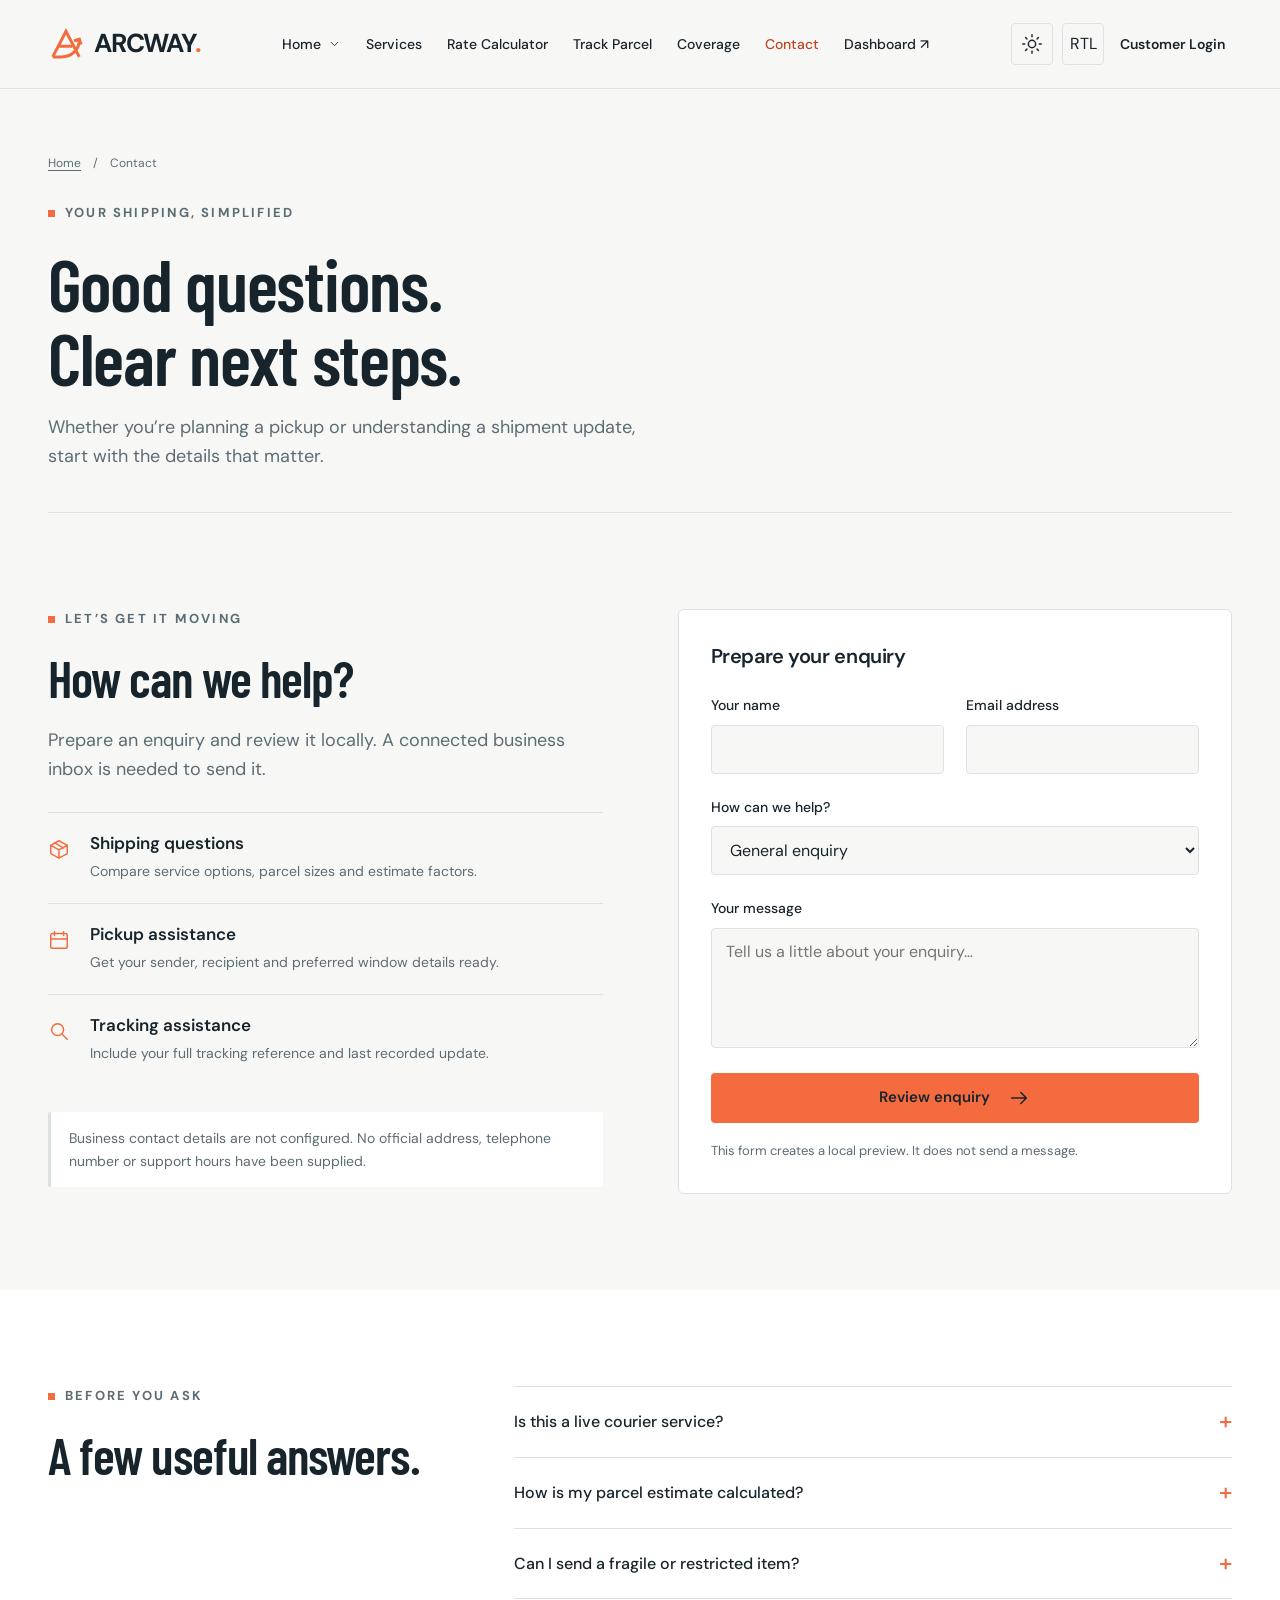
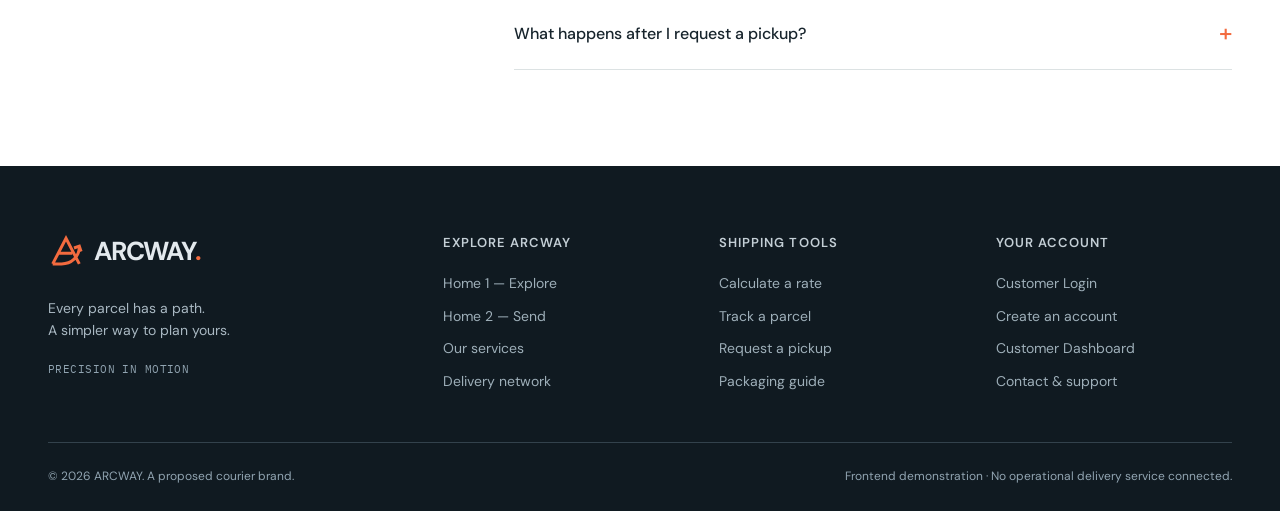
==== pages/contact.html @ a225a537 "Update Site source" ====
<!doctype html><html lang="en" dir="ltr" data-theme="light"><head><meta charset="utf-8"><meta name="viewport" content="width=device-width, initial-scale=1"><meta name="theme-color" content="#17242c"><title>Contact & support | ARCWAY</title><meta name="description" content="ARCWAY courier frontend demonstration. Plan a pickup, estimate parcel rates and explore shipment tracking."><link rel="icon" type="image/svg+xml" href="../assets/graphics/favicon.svg"><link rel="stylesheet" href="../assets/css/fonts.css"><link rel="stylesheet" href="../assets/css/style.css"><link rel="stylesheet" href="../assets/css/dark-mode.css"><link rel="stylesheet" href="../assets/css/rtl.css"><script defer src="../assets/js/site-config.js"></script><script defer src="../assets/js/city-data.js"></script><script defer src="../assets/js/service-data.js"></script><script defer src="../assets/js/utils.js"></script><script defer src="../assets/js/shipment-data.js"></script><script defer src="../assets/js/main.js"></script><script defer src="../assets/js/contact.js"></script></head><body data-page="contact"><noscript><p class="notice" style="margin:16px">Enable JavaScript to use navigation, shipping tools and the local customer workspace. This is a frontend demonstration; no delivery service is connected.</p></noscript><a class="skip-link" href="#main">Skip to content</a><header data-header></header><main id="main"><section class="container page-heading"><div class="breadcrumbs"><a href="../index.html">Home</a><span>/</span><span>Contact</span></div><span class="eyebrow">Your shipping, simplified</span><h1>Good questions.<br>Clear next steps.</h1><p class="lead">Whether you’re planning a pickup or understanding a shipment update, start with the details that matter.</p></section><section class="section container"><div class="split" style="align-items:start"><div><span class="eyebrow">Let’s get it moving</span><h2>How can we help?</h2><p class="lead">Prepare an enquiry and review it locally. A connected business inbox is needed to send it.</p><div class="contact-options"><div class="contact-option"><span data-icon="box"></span><div><h3>Shipping questions</h3><p>Compare service options, parcel sizes and estimate factors.</p></div></div><div class="contact-option"><span data-icon="calendar"></span><div><h3>Pickup assistance</h3><p>Get your sender, recipient and preferred window details ready.</p></div></div><div class="contact-option"><span data-icon="search"></span><div><h3>Tracking assistance</h3><p>Include your full tracking reference and last recorded update.</p></div></div></div><div class="notice notice-neutral">Business contact details are not configured. No official address, telephone number or support hours have been supplied.</div></div><form id="contact-form" class="panel"><h2 class="panel-title">Prepare your enquiry</h2><div class="form-grid"><div class="field"><label for="contact-name">Your name</label><input id="contact-name" name="name" autocomplete="name" maxlength="100" required></div><div class="field"><label for="contact-email">Email address</label><input id="contact-email" name="email" type="email" autocomplete="email" maxlength="180" required></div><div class="field full"><label for="contact-topic">How can we help?</label><select id="contact-topic" name="topic"><option>General enquiry</option><option>Shipping options</option><option>Pickup assistance</option><option>Tracking assistance</option></select></div><div class="field full"><label for="contact-message">Your message</label><textarea id="contact-message" name="message" minlength="10" maxlength="2500" placeholder="Tell us a little about your enquiry…" required></textarea></div></div><button class="btn btn-primary" style="width:100%;margin-top:25px" type="submit">Review enquiry <span data-icon="arrow"></span></button><p class="form-note" style="margin-bottom:0">This form creates a local preview. It does not send a message.</p></form></div><div class="panel" id="contact-preview" style="margin-top:35px" hidden aria-live="polite"></div></section><section class="section subtle"><div class="container faq-grid"><div><span class="eyebrow">Before you ask</span><h2>A few useful answers.</h2></div><div class="faq-list"><details><summary>Is this a live courier service?</summary><p>This website is a frontend demonstration of the ARCWAY experience. Sample rates and shipment events are illustrative. A real carrier connection is needed to arrange deliveries.</p></details><details><summary>How is my parcel estimate calculated?</summary><p>The calculator compares actual and volumetric weight, rounds up to the next 0.5 kg and applies the selected sample service tariff and distance zone.</p></details><details><summary>Can I send a fragile or restricted item?</summary><p>Use cushioning and a rigid box for fragile items. Acceptance, exclusions and insurance must be confirmed with the actual carrier before shipping.</p></details><details><summary>What happens after I request a pickup?</summary><p>Review your details and save a demonstration request in this browser. You receive a local reference that appears in the dashboard and tracking page. No driver is dispatched.</p></details></div></div></section></main><div data-footer></div><button class="back-top" aria-label="Back to top" hidden><span data-icon="up"></span></button></body></html>
---- assets/css/fonts.css ----
@font-face {
  font-family: 'Barlow Condensed';
  font-style: normal;
  font-weight: 500;
  font-display: swap;
  src: url(../fonts/barlow-condensed-500.ttf) format('truetype');
}
@font-face {
  font-family: 'Barlow Condensed';
  font-style: normal;
  font-weight: 600;
  font-display: swap;
  src: url(../fonts/barlow-condensed-600.ttf) format('truetype');
}
@font-face {
  font-family: 'Barlow Condensed';
  font-style: normal;
  font-weight: 700;
  font-display: swap;
  src: url(../fonts/barlow-condensed-700.ttf) format('truetype');
}
@font-face {
  font-family: 'DM Sans';
  font-style: normal;
  font-weight: 400;
  font-display: swap;
  src: url(../fonts/dm-sans-400.ttf) format('truetype');
}
@font-face {
  font-family: 'DM Sans';
  font-style: normal;
  font-weight: 500;
  font-display: swap;
  src: url(../fonts/dm-sans-500.ttf) format('truetype');
}
@font-face {
  font-family: 'DM Sans';
  font-style: normal;
  font-weight: 600;
  font-display: swap;
  src: url(../fonts/dm-sans-600.ttf) format('truetype');
}
@font-face {
  font-family: 'DM Sans';
  font-style: normal;
  font-weight: 700;
  font-display: swap;
  src: url(../fonts/dm-sans-700.ttf) format('truetype');
}
@font-face {
  font-family: 'IBM Plex Mono';
  font-style: normal;
  font-weight: 400;
  font-display: swap;
  src: url(../fonts/ibm-plex-mono-400.ttf) format('truetype');
}
---- assets/css/style.css ----
:root{--ink:#17242c;--muted:#5d6c74;--canvas:#f7f8f6;--surface:#fff;--line:#dce2e3;--accent:#f36b3f;--soft:#fff0e8;--dark:#101a21;--display:'Barlow Condensed','Arial Narrow',Impact,sans-serif;--body:'DM Sans',Arial,sans-serif;--mono:'IBM Plex Mono',monospace;--radius:8px;--shadow:0 15px 45px #17242c0a;color-scheme:light}*{box-sizing:border-box}html{scroll-behavior:smooth;scroll-padding-top:110px}body{margin:0;background:var(--canvas);color:var(--ink);font-family:var(--body);font-size:16px;line-height:1.6}button,input,select,textarea{font:inherit}button,a,input,select,textarea{-webkit-tap-highlight-color:transparent}button,a{touch-action:manipulation}a{color:inherit;text-decoration:none}button{cursor:pointer}img{max-width:100%;display:block}svg{vertical-align:middle}h1,h2,h3,h4,p{margin-top:0}h1,h2,h3{line-height:1.02}h1,h2{font-family:var(--display);font-weight:600;letter-spacing:-.018em}h1{font-size:clamp(56px,6.8vw,100px);margin-bottom:24px}h2{font-size:clamp(42px,4vw,62px);margin-bottom:22px}h3{font-size:23px;font-weight:600;line-height:1.2}p{color:var(--muted)}::selection{background:var(--accent);color:#101a21}:focus-visible{outline:3px solid var(--accent);outline-offset:4px}.container{width:min(1280px,calc(100% - 96px));margin-inline:auto}.section{padding-block:96px}.section-sm{padding-block:60px}.eyebrow{text-transform:uppercase;letter-spacing:.17em;font-size:13px;font-weight:700;display:flex;align-items:center;gap:10px;margin-bottom:22px;color:var(--muted)}.eyebrow:before{content:'';width:7px;height:7px;background:var(--accent);flex:none}.mono{font-family:var(--mono);font-size:13px;letter-spacing:.04em}.muted{color:var(--muted)}.accent{color:var(--accent)}.lead{font-size:18px;max-width:560px}.btn{min-height:48px;display:inline-flex;align-items:center;justify-content:center;gap:18px;padding:13px 22px;border:1px solid transparent;background:var(--ink);color:var(--canvas);font-size:15px;font-weight:600;border-radius:4px;line-height:1.3;transition:background .2s,transform .2s}.btn:hover{transform:translateY(-2px);background:#30424d}.btn-primary{background:var(--accent);color:#17242c}.btn-primary:hover{background:#ff906b}.btn-outline{border-color:var(--line);background:transparent;color:var(--ink)}.btn-outline:hover{background:var(--surface)}.btn-light{background:#fff;color:#17242c}.btn-sm{min-height:42px;padding:10px 16px}.text-link{display:inline-flex;align-items:center;gap:18px;font-weight:600;font-size:15px;border-bottom:1px solid var(--ink);padding-bottom:6px}.actions{display:flex;gap:14px;flex-wrap:wrap;align-items:center}.icon{width:22px;height:22px;stroke:currentColor;fill:none;stroke-width:1.6;stroke-linecap:round;stroke-linejoin:round}.icon-btn{height:42px;min-width:42px;border:1px solid var(--line);background:transparent;color:var(--ink);border-radius:4px;display:inline-grid;place-items:center}.skip-link{position:fixed;top:-100px;left:20px;padding:12px;background:var(--accent);z-index:100}.skip-link:focus{top:12px}[data-header]{position:sticky;top:0;z-index:40}.site-header{position:relative;background:var(--canvas);border-bottom:1px solid var(--line)}.nav-wrap{display:flex;align-items:center;gap:24px;min-height:88px}.brand{direction:ltr;display:inline-flex;align-items:center;gap:10px;white-space:nowrap;font-size:26px;font-weight:800;letter-spacing:-1.2px}.brand-symbol{width:36px;height:39px;fill:none;stroke:var(--accent);stroke-width:3.4}.main-nav{display:flex;align-items:center;gap:25px;margin-inline:auto}.main-nav>a,.home-nav summary{font-size:14px;font-weight:500;white-space:nowrap}.main-nav>a:hover,.main-nav a[aria-current=page]{color:#bd4522}.home-nav{position:relative}.home-nav summary{cursor:pointer;list-style:none;display:flex;gap:7px;align-items:center}.home-nav summary::-webkit-details-marker{display:none}.home-nav summary .icon{width:13px}.home-menu{position:absolute;inset-block-start:35px;inset-inline-start:-18px;background:var(--surface);padding:10px;box-shadow:var(--shadow);border:1px solid var(--line);width:160px;border-radius:5px}.home-menu a{display:block;padding:10px;font-size:14px}.home-menu a:hover{background:var(--soft)}.nav-actions{display:flex;gap:9px;align-items:center}.nav-actions .login-link{font-size:14px;font-weight:600;white-space:nowrap;padding:10px 7px}.mobile-toggle{display:none}.top-note{background:var(--ink);color:#dce2e3;text-align:center;font-size:12px;padding:7px 16px;letter-spacing:.02em}.top-note a{color:#fff;text-decoration:underline;text-underline-offset:3px}.hero{background:var(--dark);color:#fff;position:relative;overflow:hidden}.hero-grid{display:grid;grid-template-columns:1.03fr 1.07fr;min-height:665px;align-items:center;gap:12px}.hero-copy{padding-block:70px;position:relative;z-index:2}.hero .eyebrow{color:#b9c5cd}.hero h1{font-size:clamp(64px,6.8vw,100px);max-width:670px}.hero h1 em{font-style:normal;color:var(--accent)}.hero p{color:#b6c2ca;max-width:440px;font-size:17px;line-height:1.75}.hero .btn-outline{border-color:#53616a;color:#fff}.hero .btn-outline:hover{background:#263740}.track-shortcut{margin-top:36px;max-width:440px}.track-shortcut label{display:block;font-size:13px;color:#c0cbd2;margin-bottom:10px}.tracking-field{display:flex;background:#fff;border:1px solid #dce2e3;padding:5px;border-radius:5px;color:#17242c}.tracking-field input{min-width:0;flex:1;border:0;background:transparent;color:#17242c;padding:8px 12px;font-size:14px;outline-offset:0}.tracking-field .btn{min-height:42px;padding:10px 16px}.track-shortcut small{display:block;margin-top:9px;color:#96a8b5;font-size:12px}.globe-shell{position:relative;min-width:0;height:580px;isolation:isolate;direction:ltr}.globe-stage{width:100%;height:100%;position:absolute;inset:0;z-index:1}.globe-stage canvas{max-width:100%;touch-action:pan-y}.globe-caption{position:absolute;top:25px;left:20px;color:#9aadb9;font:11px var(--mono);letter-spacing:.12em;z-index:3}.globe-controls{position:absolute;right:8px;top:18px;z-index:4;display:flex;gap:8px}.globe-controls select{background:#14232c;color:#d3dfe7;border-color:#45555f;min-height:42px;width:130px;font-size:12px;padding:8px}.globe-attribution{position:absolute;bottom:88px;left:24px;z-index:3;font-size:10px;color:#a8bac6}.globe-controls button{color:#c7d4dc;border-color:#45555f;background:#14232c}.globe-route-info{position:absolute;bottom:20px;left:24px;right:18px;z-index:3;padding:16px 18px;border:1px solid #3d4c56;background:#14232ce8;border-radius:5px;display:flex;justify-content:space-between;align-items:center;gap:10px}.globe-route-info strong{font-size:14px;font-weight:500}.globe-route-info small{color:#9eb1be;font-size:11px}.globe-fallback{position:absolute;inset:65px 30px 95px;border:1px solid #354854;background:radial-gradient(ellipse at center,#1d3645,#101a21 75%);border-radius:8px;display:flex;flex-direction:column;justify-content:center;padding:30px}.globe-fallback h3{color:#fff;font-family:var(--display);font-size:38px}.globe-fallback p{font-size:14px}.globe-fallback .city-pills{display:flex;gap:8px;flex-wrap:wrap}.city-pills span{border:1px solid #4e6370;border-radius:3px;padding:5px 9px;font-size:12px;color:#e1e7eb}.globe-ready .globe-fallback{display:none}.route-strip{border-top:1px solid #34414a;background:#14212a}.route-strip .container{display:flex;align-items:center;gap:28px;min-height:69px}.route-strip .mono{color:#a9b9c4;font-size:11px;white-space:nowrap}.route-options{display:flex;gap:10px;flex-wrap:wrap;padding-block:12px}.route-option{padding:8px 14px;background:transparent;color:#acbdc9;border:1px solid #3b4b56;border-radius:4px;font-size:12px}.route-option[aria-pressed=true]{background:#f36b3f19;color:#ffab8d;border-color:#b45b40}.intro-line{display:flex;align-items:end;justify-content:space-between;gap:30px;margin-bottom:40px}.intro-line h2{margin:0;max-width:650px}.intro-line p{margin:0;max-width:350px}.services-list{border-top:1px solid var(--line)}.service-row{display:grid;grid-template-columns:55px 1.1fr 1fr 44px;gap:28px;align-items:center;border-bottom:1px solid var(--line);padding:30px 8px;transition:background .2s}.service-row:hover{background:var(--surface)}.service-number{font-family:var(--mono);font-size:13px;color:var(--muted);align-self:start;padding-top:4px}.service-name{display:flex;align-items:center;gap:24px}.service-name .icon{width:36px;height:36px;color:var(--accent)}.service-name h3{font-family:var(--display);font-size:35px;font-weight:500;margin:0}.service-row p{margin:0;font-size:15px;max-width:380px}.circle-arrow{border:1px solid var(--line);border-radius:50%;width:42px;height:42px;display:grid;place-items:center}.split{display:grid;grid-template-columns:1fr 1fr;gap:75px;align-items:center}.photo-panel{position:relative;overflow:hidden;border-radius:6px}.photo-panel img{width:100%;height:440px;object-fit:cover}.photo-label{position:absolute;inset-inline-start:20px;bottom:20px;background:#fff;color:#17242c;padding:12px 18px;font:12px var(--mono);display:flex;align-items:center;gap:12px}.network-panel{background:#eaf0ee;border:1px solid var(--line);border-radius:6px;padding:30px}.network-panel svg{width:100%;height:340px;direction:ltr}.network-panel .map-grid{stroke:#ccd8d4;stroke-width:.6}.network-panel .map-land{fill:#d6e0dc;stroke:#a6b9b0;stroke-width:1}.network-panel .map-route{stroke:#c15331;stroke-width:1.4;fill:none;stroke-dasharray:4 4}.network-panel .map-city{fill:#f36b3f;stroke:white;stroke-width:2}.network-panel text{font:11px 'DM Sans',sans-serif;fill:#263b36}.network-panel .map-label{font:10px var(--mono);fill:#5d6c74}.city-line{display:flex;justify-content:space-between;border-bottom:1px solid var(--line);padding:12px 0;font-size:14px}.city-line:last-child{border:0}.city-line span{color:var(--muted)}.subtle{background:var(--surface)}.steps{display:grid;grid-template-columns:repeat(4,1fr);gap:28px;counter-reset:step;margin-top:42px}.step{border-top:1px solid var(--line);padding-top:25px}.step .step-num{color:#b74522;font-family:var(--mono);font-size:13px}.step h3{font-size:18px;margin:22px 0 12px}.step p{font-size:15px;margin:0}.estimate-band{background:var(--ink);color:#fff}.estimate-band p,.estimate-band .eyebrow{color:#b6c3cb}.mini-estimate{display:grid;grid-template-columns:1fr 1fr .7fr auto;gap:12px;align-items:end}.estimate-band label{color:#d7e0e6}.estimate-band select,.estimate-band input{background:#22353f;border-color:#4b5e68;color:#fff}.form-note{font-size:13px;margin-top:18px}.timeline{padding:0;margin:30px 0 0;list-style:none}.timeline li{position:relative;padding:0 0 28px 35px;min-height:60px}.timeline li:before{content:'';position:absolute;left:5px;top:7px;width:9px;height:9px;border-radius:50%;background:var(--accent);box-shadow:0 0 0 5px var(--soft)}.timeline li:after{content:'';position:absolute;left:9px;top:22px;height:calc(100% - 21px);border-left:1px solid var(--line)}.timeline li:last-child:after{display:none}.timeline strong{display:block;font-size:15px;line-height:1.5}.timeline span{font-size:13px;color:var(--muted)}.timeline .future:before{background:var(--line);box-shadow:none}.sample-shipment{border:1px solid var(--line);background:var(--surface);padding:32px;border-radius:6px}.sample-top{display:flex;justify-content:space-between;gap:12px;align-items:center;border-bottom:1px solid var(--line);padding-bottom:20px}.badge{display:inline-flex;padding:5px 10px;border-radius:3px;font-size:12px;font-weight:600;background:var(--soft);color:#9b3d20;white-space:nowrap}.badge-neutral{background:var(--canvas);color:var(--muted);border:1px solid var(--line)}.benefits{display:grid;grid-template-columns:1fr 1fr;gap:40px 48px}.benefit{padding-inline-start:20px;border-inline-start:2px solid var(--accent)}.benefit h3{font-size:18px;margin-bottom:12px}.benefit p{font-size:15px;margin:0}.closing{background:var(--accent);color:#17242c;position:relative;overflow:hidden}.closing .container{display:flex;align-items:center;justify-content:space-between;gap:30px;padding-block:60px}.closing h2{margin:0;max-width:700px;font-size:clamp(44px,5vw,72px)}.closing p{color:#442b20;margin:16px 0 0}.site-footer{background:var(--dark);color:#e3e9ed;padding:65px 0 25px}.footer-grid{display:grid;grid-template-columns:1.5fr 1fr 1fr 1fr;gap:40px}.footer-grid p{color:#a9b8c2;font-size:14px;max-width:260px;margin-top:18px}.footer-grid h3{font-size:13px;letter-spacing:.08em;font-weight:600;color:#c4cfd6;margin:4px 0 22px}.footer-grid a:not(.brand){display:block;color:#9eafb9;font-size:14px;margin:10px 0}.footer-grid a:hover{color:#fff}.footer-bottom{display:flex;justify-content:space-between;gap:20px;border-top:1px solid #33424c;margin-top:40px;padding-top:24px;font-size:12px;color:#91a4b1}.back-top{position:fixed;bottom:24px;inset-inline-end:24px;width:44px;height:44px;border:1px solid #af492b;background:var(--accent);color:#17242c;z-index:35;border-radius:4px;box-shadow:var(--shadow)}.back-top[hidden]{display:none}.page-heading{padding:65px 0 42px;border-bottom:1px solid var(--line);position:relative}.page-heading h1{font-size:clamp(54px,5.7vw,80px);margin-bottom:18px}.page-heading p{max-width:600px;margin-bottom:0}.breadcrumbs{font-size:12px;color:var(--muted);margin-bottom:30px;display:flex;gap:12px}.breadcrumbs a{text-decoration:underline;text-underline-offset:3px}.heading-meta{position:absolute;right:0;bottom:42px}.notice{padding:15px 18px;background:var(--soft);color:#773d28;border-inline-start:3px solid var(--accent);font-size:14px;border-radius:2px;line-height:1.6}.notice p{color:inherit;margin:0}.notice-neutral{background:var(--surface);color:var(--muted);border-color:var(--line)}.panel{background:var(--surface);border:1px solid var(--line);border-radius:6px;padding:32px}.panel-title{font-family:var(--body);font-size:20px;font-weight:600;letter-spacing:-.02em;line-height:1.4;margin-bottom:24px}.form-grid{display:grid;grid-template-columns:1fr 1fr;gap:22px}.field{display:flex;flex-direction:column;gap:8px;min-width:0}.field.full{grid-column:1/-1}label,.field-label{font-size:14px;font-weight:500;color:var(--ink)}input,select,textarea{width:100%;min-height:49px;padding:12px 14px;color:var(--ink);background:var(--canvas);border:1px solid var(--line);border-radius:4px;line-height:1.4}input:focus,select:focus,textarea:focus{outline:2px solid var(--accent);outline-offset:1px}textarea{min-height:120px;resize:vertical}input[type=checkbox]{width:17px;min-height:17px;height:17px;accent-color:var(--accent)}.checkbox{display:flex;gap:10px;align-items:center}.field small{color:var(--muted);font-size:12px}.input-group{display:grid;grid-template-columns:1fr 90px;gap:8px}.dimensions{display:grid;grid-template-columns:repeat(3,1fr);gap:10px}.dimensions label{font-size:12px;color:var(--muted)}fieldset{padding:0;margin:0;border:0;min-width:0}legend{margin-bottom:20px;font-weight:600;font-size:17px;line-height:1.4}.form-section{border-top:1px solid var(--line);margin-top:28px;padding-top:28px}.form-actions{margin-top:28px;display:flex;gap:12px;flex-wrap:wrap}.form-feedback{font-size:14px;line-height:1.5;margin-top:18px;color:#ac4121}.form-feedback:empty{display:none}.calc-layout{display:grid;grid-template-columns:1.2fr .8fr;gap:30px;align-items:start}.summary-panel{position:sticky;top:115px}.summary-route{display:flex;align-items:center;gap:14px;justify-content:space-between;border-bottom:1px solid var(--line);padding:20px 0 24px}.summary-route strong{font-family:var(--display);font-size:27px;font-weight:500}.breakdown{margin:22px 0}.breakdown div{display:flex;justify-content:space-between;gap:15px;margin:13px 0;font-size:14px}.breakdown dt{color:var(--muted)}.breakdown dd{margin:0;font-family:var(--mono);font-size:13px}.estimate-total{border-top:1px solid var(--line);padding-top:22px;display:flex;justify-content:space-between;align-items:center;gap:15px}.estimate-total strong{font-size:37px;font-weight:500;letter-spacing:-.04em}.summary-panel .btn{width:100%;margin-top:25px}.summary-empty{padding:36px 0}.summary-empty .icon{width:42px;height:42px;margin-bottom:24px;color:var(--accent)}.tracking-search{max-width:850px;margin:0 auto}.tracking-search .tracking-field{box-shadow:var(--shadow);padding:8px}.tracking-search input{font-family:var(--mono);min-height:48px}.demo-ids{display:flex;gap:10px;align-items:center;flex-wrap:wrap;margin-top:16px;font-size:13px;color:var(--muted)}.demo-ids button{font:12px var(--mono);background:transparent;color:var(--ink);border:1px solid var(--line);border-radius:3px;padding:7px 10px}.tracking-result{margin-top:45px}.shipment-head{display:flex;align-items:center;justify-content:space-between;gap:20px;border-bottom:1px solid var(--line);padding-bottom:24px;margin-bottom:30px}.shipment-head h2{font-size:35px;margin:0}.detail-grid{display:grid;grid-template-columns:repeat(4,1fr);gap:25px;margin-block:25px}.detail-grid dt{font-size:12px;color:var(--muted);margin-bottom:7px}.detail-grid dd{margin:0;font-size:15px;font-weight:500}.route-display{background:var(--canvas);padding:25px;display:flex;align-items:center;justify-content:space-between;gap:20px;border:1px solid var(--line);border-radius:4px}.route-display strong{font-family:var(--display);font-size:30px;font-weight:500}.route-display small{display:block;font:11px var(--mono);color:var(--muted);margin-top:8px}.route-connector{flex:1;border-top:1px dashed var(--line);position:relative}.route-connector:before,.route-connector:after{content:'';position:absolute;top:-4px;width:7px;height:7px;border-radius:50%;background:var(--accent)}.route-connector:after{right:0}.faq-list{border-top:1px solid var(--line)}.faq-list details{border-bottom:1px solid var(--line);padding:22px 0}.faq-list summary{font-weight:500;cursor:pointer;list-style:none;display:flex;justify-content:space-between;gap:15px}.faq-list summary:after{content:'+';color:var(--accent);font-size:24px;line-height:1}.faq-list details[open] summary:after{content:'−'}.faq-list details p{font-size:15px;margin:18px 0 0;max-width:740px}.faq-grid{display:grid;grid-template-columns:.7fr 1.3fr;gap:80px}.directory-tools{display:flex;gap:15px;align-items:end;margin-bottom:25px}.directory-tools .field{flex:1}.city-directory{display:grid;grid-template-columns:repeat(3,1fr);gap:18px}.city-card{padding:25px;border:1px solid var(--line);border-radius:5px;background:var(--surface)}.city-card h3{font-family:var(--display);font-size:30px;margin-bottom:6px}.city-card .mono{font-size:11px;display:block;color:var(--muted);margin-bottom:18px}.city-card .text-link{margin-top:18px}.coverage-layout{display:grid;grid-template-columns:1fr 1.1fr;gap:40px}.contact-options{margin:28px 0}.contact-option{border-top:1px solid var(--line);padding:20px 0;display:flex;gap:20px}.contact-option .icon{color:var(--accent);flex:none;margin-top:4px}.contact-option h3{font-size:17px;margin:0 0 7px}.contact-option p{font-size:14px;margin:0}.home2-hero{position:relative;background:#17242c;color:#fff}.home2-photo{position:absolute;inset:0;width:100%;height:100%;object-fit:cover;filter:brightness(.45)}.home2-grid{position:relative;display:grid;grid-template-columns:1.15fr .85fr;gap:80px;align-items:center;padding-block:80px;min-height:690px}.home2-grid h1{font-size:clamp(64px,6.2vw,90px)}.home2-grid .lead,.home2-grid .eyebrow{color:#d3dde3}.quick-book{background:var(--surface);color:var(--ink);border-radius:7px;padding:32px;box-shadow:0 12px 50px #0003}.quick-book h2{font-family:var(--body);font-size:23px;letter-spacing:-.03em}.quick-book p{font-size:14px}.quick-book .btn{width:100%}.comparison{overflow-x:auto}.comparison table{width:100%;border-collapse:collapse;min-width:550px;font-size:14px;text-align:start}.comparison th,.comparison td{padding:22px 20px;border-bottom:1px solid var(--line);text-align:start}.comparison th{font-size:14px;background:var(--surface)}.comparison th:not(:first-child){font-family:var(--display);font-size:27px;font-weight:500}.comparison td:first-child{color:var(--muted)}.pack-grid{display:grid;grid-template-columns:1fr 1fr;gap:60px;align-items:center}.pack-list{display:grid;gap:18px}.pack-item{display:flex;gap:20px}.pack-item .mono{color:#a64525}.pack-item h3{font-size:18px;margin:0 0 8px}.pack-item p{font-size:15px;margin:0}.corridors{display:grid;grid-template-columns:repeat(2,1fr);gap:0 40px}.corridor{padding:24px 0;border-bottom:1px solid var(--line);display:flex;align-items:center;gap:16px;justify-content:space-between;font-family:var(--display);font-size:28px}.service-detail{padding-block:70px;border-bottom:1px solid var(--line)}.service-detail .split{gap:65px}.service-detail:nth-child(even) .photo-panel{order:2}.service-detail ul{padding-inline-start:20px;color:var(--muted);font-size:15px}.service-detail li{margin-block:10px}.service-detail .photo-panel img{height:390px}.callout-grid{display:grid;grid-template-columns:1fr 1fr;gap:28px}.callout-grid h3{font-size:21px}.callout-grid p{font-size:15px;margin-bottom:0}dialog{background:var(--surface);color:var(--ink);border:1px solid var(--line);border-radius:8px;padding:30px;max-width:650px;width:calc(100% - 40px);max-height:85vh;overflow:auto;box-shadow:0 20px 100px #0004}dialog::backdrop{background:#101a2199;backdrop-filter:blur(3px)}.dialog-heading{display:flex;justify-content:space-between;align-items:center;gap:20px;margin-bottom:25px}.dialog-heading h2{font-size:36px;margin:0}.empty-state{padding:45px 28px;text-align:center;border:1px dashed var(--line);border-radius:5px}.empty-state h3{font-size:20px}.empty-state p{margin-bottom:0}.toast{position:fixed;bottom:25px;inset-inline-start:25px;z-index:100;background:var(--ink);color:var(--canvas);padding:14px 20px;border:1px solid var(--line);border-radius:5px;max-width:min(440px,calc(100% - 40px));font-size:14px;box-shadow:var(--shadow)}[hidden]{display:none!important}
@media(min-width:1441px){.hero-grid{min-height:740px}.globe-shell{height:650px}}
@media(max-width:1250px){.container{width:calc(100% - 64px)}.nav-wrap{gap:20px}.main-nav{gap:17px}.main-nav>a,.home-nav summary{font-size:13px}.nav-actions .login-link{font-size:13px}.brand{font-size:24px}.nav-actions{gap:6px}.nav-actions .icon-btn{min-width:36px;height:36px}.hero-grid{grid-template-columns:1fr 1fr}.hero h1{font-size:82px}.globe-shell{height:520px}.split{gap:45px}.service-row{gap:20px}.home2-grid{gap:45px}}
@media(max-width:1100px){.mobile-toggle{display:inline-grid}.nav-wrap{min-height:78px}.brand{margin-inline-end:auto}.main-nav{position:absolute;top:100%;inset-inline:0;background:var(--surface);border-bottom:1px solid var(--line);padding:25px 32px;display:none;box-shadow:var(--shadow)}.main-nav.is-open{display:flex;align-items:stretch;flex-direction:column;gap:0;max-height:calc(100vh - 80px);overflow:auto}.main-nav>a,.home-nav summary{font-size:16px;padding:13px 0;display:flex}.home-menu{position:static;box-shadow:none;border:0;width:100%;padding:0 15px;background:var(--canvas)}.home-menu a{font-size:15px}.hero h1{font-size:76px}.hero-grid{min-height:625px}.globe-shell{height:470px}.globe-route-info{left:0;right:0}.globe-caption{left:0;top:5px}.globe-controls{top:30px;right:0}.route-strip .container{gap:18px}.route-options{gap:7px}.route-option{font-size:11px;padding:8px 10px}.intro-line{align-items:start}.service-name{gap:15px}.service-name h3{font-size:30px}.service-name .icon{width:28px}.mini-estimate{grid-template-columns:1fr 1fr}.steps{grid-template-columns:1fr 1fr;gap:35px}.footer-grid{grid-template-columns:1.2fr 1fr;gap:30px 60px}.calc-layout{grid-template-columns:1.15fr .85fr;gap:20px}.panel{padding:26px}.form-grid{gap:18px}.city-directory{grid-template-columns:repeat(2,1fr)}.home2-grid{gap:35px}.home2-grid h1{font-size:72px}.quick-book{padding:26px}.coverage-layout{grid-template-columns:1fr;gap:30px}.faq-grid{gap:45px}.heading-meta{display:none}}
@media(max-width:800px){.container{width:calc(100% - 48px)}.section{padding-block:65px}.section-sm{padding-block:45px}.hero-grid{grid-template-columns:1fr 1fr;gap:0;min-height:580px}.hero-copy{padding-block:50px}.hero h1{font-size:64px}.hero p{font-size:15px}.hero .actions{gap:10px}.hero .actions .btn{padding:12px 16px;font-size:13px}.globe-shell{height:430px;align-self:center}.globe-route-info{bottom:0;padding:12px;flex-direction:column;align-items:start}.globe-caption{font-size:9px}.route-strip .container{align-items:start;gap:12px;flex-direction:column;padding-block:15px}.route-options{padding:0}.split,.pack-grid,.faq-grid{grid-template-columns:1fr;gap:35px}.split .photo-panel{order:0}.photo-panel img{height:370px}.intro-line{display:block}.intro-line p{margin-top:20px;max-width:600px}.service-row{grid-template-columns:30px 1fr 42px;gap:15px;padding-block:26px}.service-row p{grid-column:2/3;grid-row:2;margin-top:-8px}.service-row .circle-arrow{grid-column:3;grid-row:1/3}.service-number{grid-row:1/3}.service-name h3{font-size:32px}.benefits{gap:30px}.calc-layout{grid-template-columns:1fr}.summary-panel{position:static}.detail-grid{grid-template-columns:1fr 1fr}.home2-grid{grid-template-columns:1fr;gap:35px;padding-block:55px}.home2-grid h1{max-width:650px;font-size:76px}.home2-grid .quick-book{max-width:none}.quick-book .form-grid{grid-template-columns:1fr 1fr}.service-detail .photo-panel{order:0!important}.service-detail .split{gap:30px}.closing .container{align-items:start;flex-direction:column}.callout-grid{grid-template-columns:1fr}.shipment-head{align-items:start;flex-direction:column}}
@media(max-width:600px){.container{width:calc(100% - 36px)}.top-note{font-size:10px;padding:7px 12px}.nav-wrap{min-height:72px;gap:10px}.brand{font-size:23px;gap:7px}.brand-symbol{width:29px;height:32px}.nav-actions{gap:6px}.nav-actions .login-link{padding:7px 0;font-size:12px}.nav-actions .icon-btn{min-width:32px;height:34px}.nav-actions .icon{width:17px}.nav-actions [data-direction]{font-size:10px}.main-nav{padding:15px 18px}.hero-grid{grid-template-columns:1fr;min-height:0}.hero-copy{padding:45px 0 20px}.hero .eyebrow{font-size:11px;margin-bottom:18px}.hero h1{font-size:68px;line-height:.99;margin-bottom:22px}.hero p{font-size:16px;max-width:400px}.hero .actions .btn{font-size:14px;padding:13px 18px}.track-shortcut{margin-top:28px;max-width:none}.tracking-field input{font-size:12px;padding:10px 8px}.tracking-field .btn{font-size:13px;gap:7px;padding:10px 12px}.track-shortcut small{font-size:11px}.globe-shell{height:360px;margin:3px -4px 25px}.globe-caption{top:15px;left:5px;font-size:10px}.globe-controls{top:8px;right:5px}.globe-controls select{background:#14232c;color:#d3dfe7;border-color:#45555f;min-height:42px;width:130px;font-size:12px;padding:8px}.globe-attribution{position:absolute;bottom:88px;left:24px;z-index:3;font-size:10px;color:#a8bac6}.globe-controls button{min-width:32px;height:32px}.globe-route-info{bottom:0;left:5px;right:5px;flex-direction:row;align-items:center;padding:12px}.globe-route-info strong{font-size:12px}.globe-route-info small{font-size:9px}.globe-fallback{inset:55px 5px 65px;padding:25px}.globe-fallback h3{font-size:32px}.globe-fallback p{font-size:13px}.route-strip .mono{font-size:10px}.route-options{gap:6px}.route-option{font-size:10px;padding:8px}.section{padding-block:54px}.section-sm{padding-block:38px}h1{font-size:57px}h2{font-size:44px}.eyebrow{font-size:11px;margin-bottom:17px}.lead{font-size:16px}.intro-line{margin-bottom:30px}.intro-line p{font-size:15px}.service-name h3{font-size:31px}.service-row{gap:10px}.service-name{gap:12px}.service-name .icon{width:26px;height:26px}.service-row p{font-size:14px}.circle-arrow{height:36px;width:36px}.photo-panel img{height:320px}.network-panel{padding:20px}.network-panel svg{height:290px}.steps{grid-template-columns:1fr 1fr;gap:28px 20px}.step h3{font-size:16px;margin-top:18px}.step p{font-size:14px}.mini-estimate{grid-template-columns:1fr 1fr;gap:16px 12px}.mini-estimate .btn{font-size:13px;padding:14px 10px}.benefits{grid-template-columns:1fr;gap:28px}.sample-shipment{padding:22px}.sample-top{flex-wrap:wrap}.sample-top .mono{font-size:11px}.closing .container{padding-block:40px;gap:24px}.closing h2{font-size:48px}.footer-grid{grid-template-columns:1fr 1fr;gap:25px 20px}.footer-grid>div:first-child{grid-column:1/-1}.footer-grid>div:first-child p{max-width:100%}.footer-grid h3{font-size:11px}.footer-grid a:not(.brand){font-size:13px}.footer-bottom{flex-direction:column;gap:10px;font-size:11px}.site-footer{padding-top:45px}.page-heading{padding-top:36px;padding-bottom:32px}.page-heading h1{font-size:60px}.page-heading p{font-size:15px}.breadcrumbs{margin-bottom:24px;font-size:11px}.panel{padding:22px}.form-grid{grid-template-columns:1fr;gap:18px}.form-grid .full{grid-column:auto}.field label{font-size:14px}.summary-route strong{font-size:27px}.tracking-search .tracking-field{padding:5px}.tracking-search input{font-size:11px}.tracking-search .btn{font-size:12px;padding:10px 12px}.demo-ids{font-size:12px;gap:7px}.demo-ids button{font-size:10px}.tracking-result{margin-top:30px}.shipment-head h2{font-size:29px}.detail-grid{gap:20px}.detail-grid dd{font-size:13px}.route-display{padding:20px 15px;gap:14px}.route-display strong{font-size:26px}.route-display small{font-size:9px}.notice{font-size:13px;padding:13px 15px}.directory-tools{align-items:stretch;flex-direction:column}.city-directory{grid-template-columns:1fr}.city-card{padding:22px}.home2-grid{padding-block:40px;gap:25px}.home2-grid h1{font-size:66px}.home2-photo{object-position:40% center}.quick-book{padding:23px}.quick-book .form-grid{grid-template-columns:1fr}.home2-grid .lead{font-size:16px}.pack-grid{gap:30px}.corridors{grid-template-columns:1fr}.corridor{font-size:26px}.service-detail{padding-block:45px}.service-detail .photo-panel img{height:300px}.back-top{bottom:max(18px,env(safe-area-inset-bottom));inset-inline-end:18px;width:40px;height:40px}.form-actions .btn{width:100%}dialog{padding:22px}.dialog-heading h2{font-size:30px}}
@media(max-width:359px){.container{width:calc(100% - 28px)}.nav-wrap{gap:6px}.brand{font-size:21px;gap:5px}.brand-symbol{width:25px}.nav-actions .icon-btn{min-width:29px}.nav-actions .login-link{font-size:11px}.nav-actions{gap:4px}.hero h1{font-size:59px}.hero .actions .btn{font-size:12px;padding:13px 12px}.globe-shell{height:330px}.globe-route-info{gap:4px}.globe-route-info strong{font-size:11px}.globe-route-info small{font-size:8px}.service-name h3{font-size:27px}.service-name .icon{width:23px}.service-row{grid-template-columns:22px 1fr 34px}.mini-estimate{grid-template-columns:1fr}.steps{grid-template-columns:1fr}.panel{padding:18px}.tracking-search .btn .icon{display:none}.quick-book{padding:20px}}
@media(prefers-reduced-motion:reduce){html{scroll-behavior:auto}*,*:before,*:after{animation-duration:.01ms!important;transition:none!important}}

@media(max-width:800px){.globe-caption{top:-5px}.globe-controls{top:26px}.globe-attribution{bottom:90px;left:10px;font-size:9px}}@media(max-width:600px){.globe-caption{top:5px}.globe-controls{top:29px}.globe-controls select{min-height:32px;height:32px;width:125px;font-size:11px;padding:5px 8px}.globe-attribution{bottom:67px;left:10px;font-size:8px}}

@media(max-width:600px){.customer-prefix{display:none}.nav-actions .login-link{padding-inline:4px}}

@media(min-width:801px) and (max-width:1100px){.benefits{grid-template-columns:1fr;gap:22px}}

.comparison-hint{display:none;font-size:12px}@media(max-width:600px){.comparison-hint{display:block}}
---- assets/css/dark-mode.css ----
[data-theme=dark]{--ink:#e4ecf0;--muted:#adbdc7;--canvas:#101a21;--surface:#1c2b34;--line:#3b4c57;--accent:#ff9269;--soft:#3c2d27;--shadow:0 15px 45px #0002;color-scheme:dark}[data-theme=dark] .btn{background:#e4ecf0;color:#17242c}[data-theme=dark] .btn-primary{background:#ff9269;color:#17242c}[data-theme=dark] .btn-outline{background:transparent;color:#e4ecf0}[data-theme=dark] .btn-outline:hover{background:#30434e}[data-theme=dark] .main-nav>a:hover,[data-theme=dark] .main-nav a[aria-current=page]{color:#ffab89}[data-theme=dark] .top-note{background:#1c2b34;color:#b7c7d2}[data-theme=dark] .badge{color:#ffc3a9;background:#453228}[data-theme=dark] .badge-neutral{color:#b8c8d2;background:#1c2b34}[data-theme=dark] .notice{color:#f5bea6;background:#372c27}[data-theme=dark] .notice-neutral{color:#adbdc7;background:#1c2b34}[data-theme=dark] .form-feedback{color:#ffad8c}[data-theme=dark] .step .step-num,[data-theme=dark] .pack-item .mono{color:#ffad8c}[data-theme=dark] .network-panel{background:#1b2e34}[data-theme=dark] .network-panel .map-grid{stroke:#3f5559}[data-theme=dark] .network-panel .map-land{fill:#2d4549;stroke:#607c80}[data-theme=dark] .network-panel text{fill:#d2e0e0}[data-theme=dark] .network-panel .map-label{fill:#a9bdbf}[data-theme=dark] .closing{background:#f36b3f;color:#17242c}[data-theme=dark] .closing .btn{background:#17242c;color:#fff}[data-theme=dark] .hero .btn-outline{color:#fff;border-color:#60737e}[data-theme=dark] .hero .btn-outline:hover{background:#263740}[data-theme=dark] .hero .btn-primary,[data-theme=dark] .tracking-field .btn{background:#ff9269;color:#17242c}[data-theme=dark] .hero .tracking-field input{color:#17242c}[data-theme=dark] .estimate-band{background:#1b2d38}[data-theme=dark] .icon-btn{color:var(--ink)}[data-theme=dark] .brand-symbol{stroke:#ff9269}
---- assets/css/rtl.css ----
[dir=rtl] .heading-meta{right:auto;left:0}[dir=rtl] .timeline li{padding:0 35px 28px 0}[dir=rtl] .timeline li:before{left:auto;right:5px}[dir=rtl] .timeline li:after{left:auto;right:9px}[dir=rtl] .directional{transform:scaleX(-1)}[dir=rtl] .globe-shell,[dir=rtl] .network-panel svg{direction:ltr}[dir=rtl] .tracking-field input,[dir=rtl] .mono{unicode-bidi:plaintext}[dir=rtl] input[type=email],[dir=rtl] input[type=tel],[dir=rtl] input[type=password]{direction:ltr;text-align:right}

[dir=rtl] h1,[dir=rtl] h2,[dir=rtl] h3,[dir=rtl] p,[dir=rtl] label,[dir=rtl] .eyebrow{unicode-bidi:plaintext}

[dir=rtl] h1,[dir=rtl] h2,[dir=rtl] h3,[dir=rtl] p,[dir=rtl] label{ text-align:right }[dir=rtl] .dash-demo span,[dir=rtl] .dash-table td,[dir=rtl] .detail-grid dd{unicode-bidi:plaintext;text-align:right}
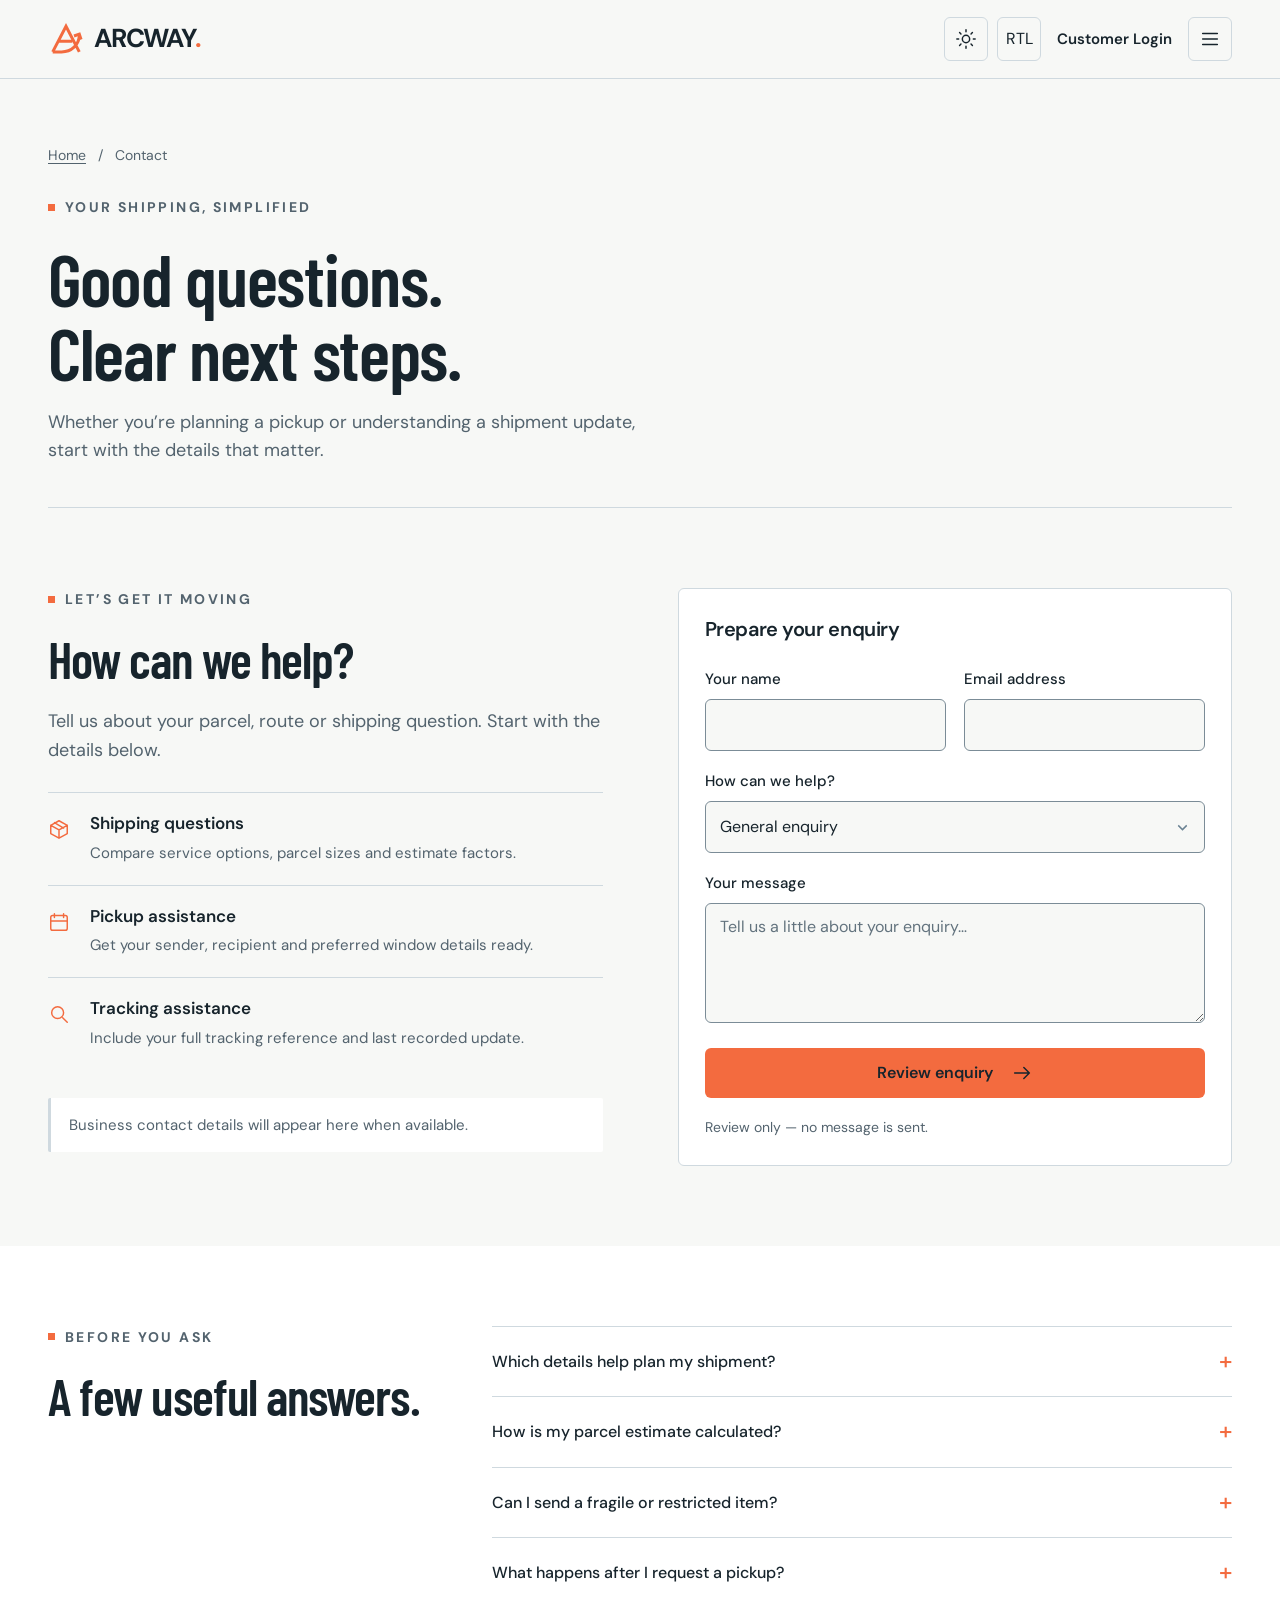
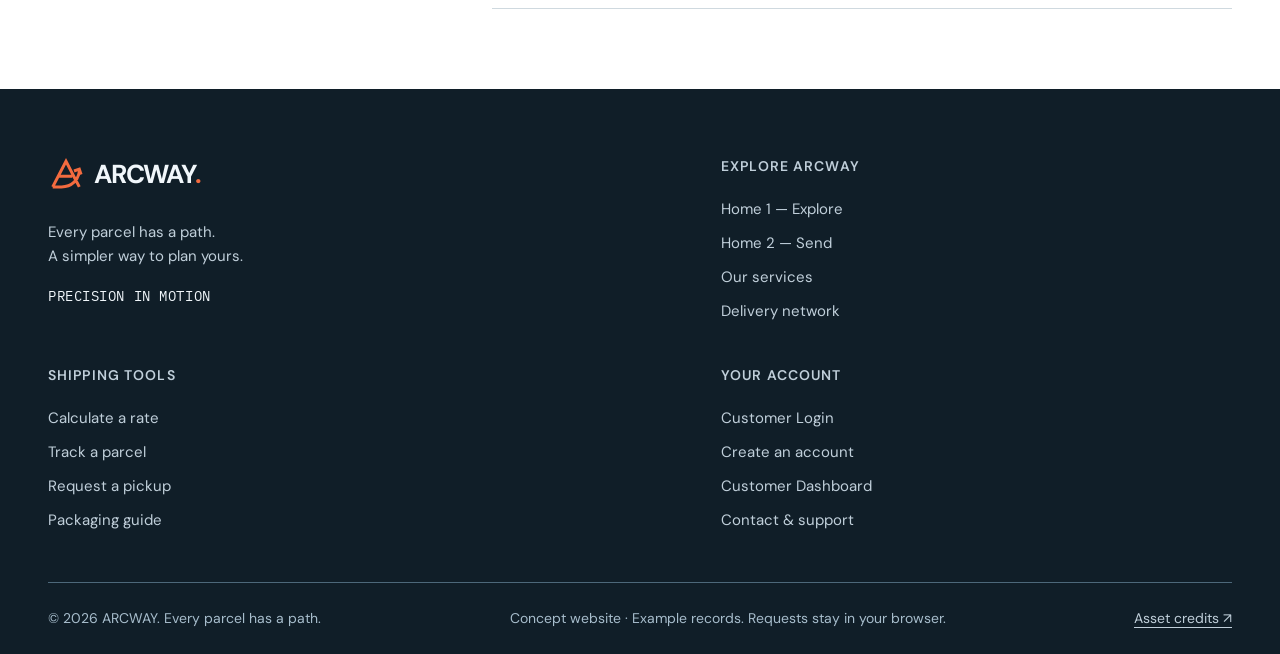
==== commit a71cf51c: "Update Site source" ====
--- a/pages/contact.html
+++ b/pages/contact.html
@@ -1 +1,207 @@
-<!doctype html><html lang="en" dir="ltr" data-theme="light"><head><meta charset="utf-8"><meta name="viewport" content="width=device-width, initial-scale=1"><meta name="theme-color" content="#17242c"><title>Contact & support | ARCWAY</title><meta name="description" content="ARCWAY courier frontend demonstration. Plan a pickup, estimate parcel rates and explore shipment tracking."><link rel="icon" type="image/svg+xml" href="../assets/graphics/favicon.svg"><link rel="stylesheet" href="../assets/css/fonts.css"><link rel="stylesheet" href="../assets/css/style.css"><link rel="stylesheet" href="../assets/css/dark-mode.css"><link rel="stylesheet" href="../assets/css/rtl.css"><script defer src="../assets/js/site-config.js"></script><script defer src="../assets/js/city-data.js"></script><script defer src="../assets/js/service-data.js"></script><script defer src="../assets/js/utils.js"></script><script defer src="../assets/js/shipment-data.js"></script><script defer src="../assets/js/main.js"></script><script defer src="../assets/js/contact.js"></script></head><body data-page="contact"><noscript><p class="notice" style="margin:16px">Enable JavaScript to use navigation, shipping tools and the local customer workspace. This is a frontend demonstration; no delivery service is connected.</p></noscript><a class="skip-link" href="#main">Skip to content</a><header data-header></header><main id="main"><section class="container page-heading"><div class="breadcrumbs"><a href="../index.html">Home</a><span>/</span><span>Contact</span></div><span class="eyebrow">Your shipping, simplified</span><h1>Good questions.<br>Clear next steps.</h1><p class="lead">Whether you’re planning a pickup or understanding a shipment update, start with the details that matter.</p></section><section class="section container"><div class="split" style="align-items:start"><div><span class="eyebrow">Let’s get it moving</span><h2>How can we help?</h2><p class="lead">Prepare an enquiry and review it locally. A connected business inbox is needed to send it.</p><div class="contact-options"><div class="contact-option"><span data-icon="box"></span><div><h3>Shipping questions</h3><p>Compare service options, parcel sizes and estimate factors.</p></div></div><div class="contact-option"><span data-icon="calendar"></span><div><h3>Pickup assistance</h3><p>Get your sender, recipient and preferred window details ready.</p></div></div><div class="contact-option"><span data-icon="search"></span><div><h3>Tracking assistance</h3><p>Include your full tracking reference and last recorded update.</p></div></div></div><div class="notice notice-neutral">Business contact details are not configured. No official address, telephone number or support hours have been supplied.</div></div><form id="contact-form" class="panel"><h2 class="panel-title">Prepare your enquiry</h2><div class="form-grid"><div class="field"><label for="contact-name">Your name</label><input id="contact-name" name="name" autocomplete="name" maxlength="100" required></div><div class="field"><label for="contact-email">Email address</label><input id="contact-email" name="email" type="email" autocomplete="email" maxlength="180" required></div><div class="field full"><label for="contact-topic">How can we help?</label><select id="contact-topic" name="topic"><option>General enquiry</option><option>Shipping options</option><option>Pickup assistance</option><option>Tracking assistance</option></select></div><div class="field full"><label for="contact-message">Your message</label><textarea id="contact-message" name="message" minlength="10" maxlength="2500" placeholder="Tell us a little about your enquiry…" required></textarea></div></div><button class="btn btn-primary" style="width:100%;margin-top:25px" type="submit">Review enquiry <span data-icon="arrow"></span></button><p class="form-note" style="margin-bottom:0">This form creates a local preview. It does not send a message.</p></form></div><div class="panel" id="contact-preview" style="margin-top:35px" hidden aria-live="polite"></div></section><section class="section subtle"><div class="container faq-grid"><div><span class="eyebrow">Before you ask</span><h2>A few useful answers.</h2></div><div class="faq-list"><details><summary>Is this a live courier service?</summary><p>This website is a frontend demonstration of the ARCWAY experience. Sample rates and shipment events are illustrative. A real carrier connection is needed to arrange deliveries.</p></details><details><summary>How is my parcel estimate calculated?</summary><p>The calculator compares actual and volumetric weight, rounds up to the next 0.5 kg and applies the selected sample service tariff and distance zone.</p></details><details><summary>Can I send a fragile or restricted item?</summary><p>Use cushioning and a rigid box for fragile items. Acceptance, exclusions and insurance must be confirmed with the actual carrier before shipping.</p></details><details><summary>What happens after I request a pickup?</summary><p>Review your details and save a demonstration request in this browser. You receive a local reference that appears in the dashboard and tracking page. No driver is dispatched.</p></details></div></div></section></main><div data-footer></div><button class="back-top" aria-label="Back to top" hidden><span data-icon="up"></span></button></body></html>+<!doctype html>
+<html lang="en" dir="ltr" data-theme="light">
+  <head>
+    <meta charset="utf-8" />
+    <meta name="viewport" content="width=device-width, initial-scale=1" />
+    <meta name="theme-color" content="#17242c" />
+    <title>Contact & support | ARCWAY</title>
+    <meta
+      name="description"
+      content="ARCWAY. Every parcel has a path. Explore shipping options, estimate a rate and follow your parcel’s journey."
+    />
+    <link
+      rel="icon"
+      type="image/svg+xml"
+      href="../assets/graphics/favicon.svg"
+    />
+    <link rel="stylesheet" href="../assets/css/fonts.css" />
+    <link rel="stylesheet" href="../assets/css/style.css" />
+    <link rel="stylesheet" href="../assets/css/dark-mode.css" />
+    <link rel="stylesheet" href="../assets/css/rtl.css" />
+    <script defer src="../assets/js/site-config.js"></script>
+    <script defer src="../assets/js/city-data.js"></script>
+    <script defer src="../assets/js/service-data.js"></script>
+    <script defer src="../assets/js/utils.js"></script>
+    <script defer src="../assets/js/shipment-data.js"></script>
+    <script defer src="../assets/js/main.js"></script>
+    <script defer src="../assets/js/contact.js"></script>
+  </head>
+  <body data-page="contact">
+    <noscript
+      ><p class="notice" style="margin: 16px">
+        Enable JavaScript to use navigation, shipping tools and the local
+        customer workspace. This is a frontend demonstration; no delivery
+        service is connected.
+      </p></noscript
+    ><a class="skip-link" href="#main">Skip to content</a>
+    <header data-header></header>
+    <main id="main">
+      <section class="container page-heading">
+        <div class="breadcrumbs">
+          <a href="../index.html">Home</a><span>/</span><span>Contact</span>
+        </div>
+        <span class="eyebrow">Your shipping, simplified</span>
+        <h1>Good questions.<br />Clear next steps.</h1>
+        <p class="lead">
+          Whether you’re planning a pickup or understanding a shipment update,
+          start with the details that matter.
+        </p>
+      </section>
+      <section class="section container">
+        <div class="split" style="align-items: start">
+          <div>
+            <span class="eyebrow">Let’s get it moving</span>
+            <h2>How can we help?</h2>
+            <p class="lead">
+              Tell us about your parcel, route or shipping question. Start with
+              the details below.
+            </p>
+            <div class="contact-options">
+              <div class="contact-option">
+                <span data-icon="box"></span>
+                <div>
+                  <h3>Shipping questions</h3>
+                  <p>
+                    Compare service options, parcel sizes and estimate factors.
+                  </p>
+                </div>
+              </div>
+              <div class="contact-option">
+                <span data-icon="calendar"></span>
+                <div>
+                  <h3>Pickup assistance</h3>
+                  <p>
+                    Get your sender, recipient and preferred window details
+                    ready.
+                  </p>
+                </div>
+              </div>
+              <div class="contact-option">
+                <span data-icon="search"></span>
+                <div>
+                  <h3>Tracking assistance</h3>
+                  <p>
+                    Include your full tracking reference and last recorded
+                    update.
+                  </p>
+                </div>
+              </div>
+            </div>
+            <div class="notice notice-neutral">
+              Business contact details will appear here when available.
+            </div>
+          </div>
+          <form id="contact-form" class="panel">
+            <h2 class="panel-title">Prepare your enquiry</h2>
+            <div class="form-grid">
+              <div class="field">
+                <label for="contact-name">Your name</label
+                ><input
+                  id="contact-name"
+                  name="name"
+                  autocomplete="name"
+                  maxlength="100"
+                  required
+                />
+              </div>
+              <div class="field">
+                <label for="contact-email">Email address</label
+                ><input
+                  id="contact-email"
+                  name="email"
+                  type="email"
+                  autocomplete="email"
+                  maxlength="180"
+                  required
+                />
+              </div>
+              <div class="field full">
+                <label for="contact-topic">How can we help?</label
+                ><select id="contact-topic" name="topic">
+                  <option>General enquiry</option>
+                  <option>Shipping options</option>
+                  <option>Pickup assistance</option>
+                  <option>Tracking assistance</option>
+                </select>
+              </div>
+              <div class="field full">
+                <label for="contact-message">Your message</label
+                ><textarea
+                  id="contact-message"
+                  name="message"
+                  minlength="10"
+                  maxlength="2500"
+                  placeholder="Tell us a little about your enquiry…"
+                  required
+                ></textarea>
+              </div>
+            </div>
+            <button
+              class="btn btn-primary"
+              style="width: 100%; margin-top: 25px"
+              type="submit"
+            >
+              Review enquiry <span data-icon="arrow"></span>
+            </button>
+            <p class="form-note" style="margin-bottom: 0">
+              Review only — no message is sent.
+            </p>
+          </form>
+        </div>
+        <div
+          class="panel"
+          id="contact-preview"
+          style="margin-top: 35px"
+          hidden
+          aria-live="polite"
+        ></div>
+      </section>
+      <section class="section subtle">
+        <div class="container faq-grid">
+          <div>
+            <span class="eyebrow">Before you ask</span>
+            <h2>A few useful answers.</h2>
+          </div>
+          <div class="faq-list">
+            <details>
+              <summary>Which details help plan my shipment?</summary>
+              <p>
+                Have your pickup and delivery addresses, contact details, packed
+                weight and outer box dimensions ready. Choose a service to see a
+                useful starting estimate.
+              </p>
+            </details>
+            <details>
+              <summary>How is my parcel estimate calculated?</summary>
+              <p>
+                The calculator compares actual and volumetric weight, rounds up
+                to the next 0.5 kg and applies the selected service estimate and
+                distance zone.
+              </p>
+            </details>
+            <details>
+              <summary>Can I send a fragile or restricted item?</summary>
+              <p>
+                Use cushioning and a rigid box for fragile items. Acceptance,
+                exclusions and insurance must be confirmed with the actual
+                carrier before shipping.
+              </p>
+            </details>
+            <details>
+              <summary>What happens after I request a pickup?</summary>
+              <p>
+                Review the details and save your request in this browser. Its
+                reference appears in your dashboard and tracking. No courier is
+                dispatched.
+              </p>
+            </details>
+          </div>
+        </div>
+      </section>
+    </main>
+    <div data-footer></div>
+    <button class="back-top" aria-label="Back to top" hidden>
+      <span data-icon="up"></span>
+    </button>
+  </body>
+</html>
--- a/assets/css/fonts.css
+++ b/assets/css/fonts.css
@@ -1,56 +1,56 @@
 @font-face {
-  font-family: 'Barlow Condensed';
+  font-family: "Barlow Condensed";
   font-style: normal;
   font-weight: 500;
   font-display: swap;
-  src: url(../fonts/barlow-condensed-500.ttf) format('truetype');
+  src: url(../fonts/barlow-condensed-500.ttf) format("truetype");
 }
 @font-face {
-  font-family: 'Barlow Condensed';
+  font-family: "Barlow Condensed";
   font-style: normal;
   font-weight: 600;
   font-display: swap;
-  src: url(../fonts/barlow-condensed-600.ttf) format('truetype');
+  src: url(../fonts/barlow-condensed-600.ttf) format("truetype");
 }
 @font-face {
-  font-family: 'Barlow Condensed';
+  font-family: "Barlow Condensed";
   font-style: normal;
   font-weight: 700;
   font-display: swap;
-  src: url(../fonts/barlow-condensed-700.ttf) format('truetype');
+  src: url(../fonts/barlow-condensed-700.ttf) format("truetype");
 }
 @font-face {
-  font-family: 'DM Sans';
+  font-family: "DM Sans";
   font-style: normal;
   font-weight: 400;
   font-display: swap;
-  src: url(../fonts/dm-sans-400.ttf) format('truetype');
+  src: url(../fonts/dm-sans-400.ttf) format("truetype");
 }
 @font-face {
-  font-family: 'DM Sans';
+  font-family: "DM Sans";
   font-style: normal;
   font-weight: 500;
   font-display: swap;
-  src: url(../fonts/dm-sans-500.ttf) format('truetype');
+  src: url(../fonts/dm-sans-500.ttf) format("truetype");
 }
 @font-face {
-  font-family: 'DM Sans';
+  font-family: "DM Sans";
   font-style: normal;
   font-weight: 600;
   font-display: swap;
-  src: url(../fonts/dm-sans-600.ttf) format('truetype');
+  src: url(../fonts/dm-sans-600.ttf) format("truetype");
 }
 @font-face {
-  font-family: 'DM Sans';
+  font-family: "DM Sans";
   font-style: normal;
   font-weight: 700;
   font-display: swap;
-  src: url(../fonts/dm-sans-700.ttf) format('truetype');
+  src: url(../fonts/dm-sans-700.ttf) format("truetype");
 }
 @font-face {
-  font-family: 'IBM Plex Mono';
+  font-family: "IBM Plex Mono";
   font-style: normal;
   font-weight: 400;
   font-display: swap;
-  src: url(../fonts/ibm-plex-mono-400.ttf) format('truetype');
-}+  src: url(../fonts/ibm-plex-mono-400.ttf) format("truetype");
+}
--- a/assets/css/style.css
+++ b/assets/css/style.css
@@ -1,16 +1,2492 @@
-:root{--ink:#17242c;--muted:#5d6c74;--canvas:#f7f8f6;--surface:#fff;--line:#dce2e3;--accent:#f36b3f;--soft:#fff0e8;--dark:#101a21;--display:'Barlow Condensed','Arial Narrow',Impact,sans-serif;--body:'DM Sans',Arial,sans-serif;--mono:'IBM Plex Mono',monospace;--radius:8px;--shadow:0 15px 45px #17242c0a;color-scheme:light}*{box-sizing:border-box}html{scroll-behavior:smooth;scroll-padding-top:110px}body{margin:0;background:var(--canvas);color:var(--ink);font-family:var(--body);font-size:16px;line-height:1.6}button,input,select,textarea{font:inherit}button,a,input,select,textarea{-webkit-tap-highlight-color:transparent}button,a{touch-action:manipulation}a{color:inherit;text-decoration:none}button{cursor:pointer}img{max-width:100%;display:block}svg{vertical-align:middle}h1,h2,h3,h4,p{margin-top:0}h1,h2,h3{line-height:1.02}h1,h2{font-family:var(--display);font-weight:600;letter-spacing:-.018em}h1{font-size:clamp(56px,6.8vw,100px);margin-bottom:24px}h2{font-size:clamp(42px,4vw,62px);margin-bottom:22px}h3{font-size:23px;font-weight:600;line-height:1.2}p{color:var(--muted)}::selection{background:var(--accent);color:#101a21}:focus-visible{outline:3px solid var(--accent);outline-offset:4px}.container{width:min(1280px,calc(100% - 96px));margin-inline:auto}.section{padding-block:96px}.section-sm{padding-block:60px}.eyebrow{text-transform:uppercase;letter-spacing:.17em;font-size:13px;font-weight:700;display:flex;align-items:center;gap:10px;margin-bottom:22px;color:var(--muted)}.eyebrow:before{content:'';width:7px;height:7px;background:var(--accent);flex:none}.mono{font-family:var(--mono);font-size:13px;letter-spacing:.04em}.muted{color:var(--muted)}.accent{color:var(--accent)}.lead{font-size:18px;max-width:560px}.btn{min-height:48px;display:inline-flex;align-items:center;justify-content:center;gap:18px;padding:13px 22px;border:1px solid transparent;background:var(--ink);color:var(--canvas);font-size:15px;font-weight:600;border-radius:4px;line-height:1.3;transition:background .2s,transform .2s}.btn:hover{transform:translateY(-2px);background:#30424d}.btn-primary{background:var(--accent);color:#17242c}.btn-primary:hover{background:#ff906b}.btn-outline{border-color:var(--line);background:transparent;color:var(--ink)}.btn-outline:hover{background:var(--surface)}.btn-light{background:#fff;color:#17242c}.btn-sm{min-height:42px;padding:10px 16px}.text-link{display:inline-flex;align-items:center;gap:18px;font-weight:600;font-size:15px;border-bottom:1px solid var(--ink);padding-bottom:6px}.actions{display:flex;gap:14px;flex-wrap:wrap;align-items:center}.icon{width:22px;height:22px;stroke:currentColor;fill:none;stroke-width:1.6;stroke-linecap:round;stroke-linejoin:round}.icon-btn{height:42px;min-width:42px;border:1px solid var(--line);background:transparent;color:var(--ink);border-radius:4px;display:inline-grid;place-items:center}.skip-link{position:fixed;top:-100px;left:20px;padding:12px;background:var(--accent);z-index:100}.skip-link:focus{top:12px}[data-header]{position:sticky;top:0;z-index:40}.site-header{position:relative;background:var(--canvas);border-bottom:1px solid var(--line)}.nav-wrap{display:flex;align-items:center;gap:24px;min-height:88px}.brand{direction:ltr;display:inline-flex;align-items:center;gap:10px;white-space:nowrap;font-size:26px;font-weight:800;letter-spacing:-1.2px}.brand-symbol{width:36px;height:39px;fill:none;stroke:var(--accent);stroke-width:3.4}.main-nav{display:flex;align-items:center;gap:25px;margin-inline:auto}.main-nav>a,.home-nav summary{font-size:14px;font-weight:500;white-space:nowrap}.main-nav>a:hover,.main-nav a[aria-current=page]{color:#bd4522}.home-nav{position:relative}.home-nav summary{cursor:pointer;list-style:none;display:flex;gap:7px;align-items:center}.home-nav summary::-webkit-details-marker{display:none}.home-nav summary .icon{width:13px}.home-menu{position:absolute;inset-block-start:35px;inset-inline-start:-18px;background:var(--surface);padding:10px;box-shadow:var(--shadow);border:1px solid var(--line);width:160px;border-radius:5px}.home-menu a{display:block;padding:10px;font-size:14px}.home-menu a:hover{background:var(--soft)}.nav-actions{display:flex;gap:9px;align-items:center}.nav-actions .login-link{font-size:14px;font-weight:600;white-space:nowrap;padding:10px 7px}.mobile-toggle{display:none}.top-note{background:var(--ink);color:#dce2e3;text-align:center;font-size:12px;padding:7px 16px;letter-spacing:.02em}.top-note a{color:#fff;text-decoration:underline;text-underline-offset:3px}.hero{background:var(--dark);color:#fff;position:relative;overflow:hidden}.hero-grid{display:grid;grid-template-columns:1.03fr 1.07fr;min-height:665px;align-items:center;gap:12px}.hero-copy{padding-block:70px;position:relative;z-index:2}.hero .eyebrow{color:#b9c5cd}.hero h1{font-size:clamp(64px,6.8vw,100px);max-width:670px}.hero h1 em{font-style:normal;color:var(--accent)}.hero p{color:#b6c2ca;max-width:440px;font-size:17px;line-height:1.75}.hero .btn-outline{border-color:#53616a;color:#fff}.hero .btn-outline:hover{background:#263740}.track-shortcut{margin-top:36px;max-width:440px}.track-shortcut label{display:block;font-size:13px;color:#c0cbd2;margin-bottom:10px}.tracking-field{display:flex;background:#fff;border:1px solid #dce2e3;padding:5px;border-radius:5px;color:#17242c}.tracking-field input{min-width:0;flex:1;border:0;background:transparent;color:#17242c;padding:8px 12px;font-size:14px;outline-offset:0}.tracking-field .btn{min-height:42px;padding:10px 16px}.track-shortcut small{display:block;margin-top:9px;color:#96a8b5;font-size:12px}.globe-shell{position:relative;min-width:0;height:580px;isolation:isolate;direction:ltr}.globe-stage{width:100%;height:100%;position:absolute;inset:0;z-index:1}.globe-stage canvas{max-width:100%;touch-action:pan-y}.globe-caption{position:absolute;top:25px;left:20px;color:#9aadb9;font:11px var(--mono);letter-spacing:.12em;z-index:3}.globe-controls{position:absolute;right:8px;top:18px;z-index:4;display:flex;gap:8px}.globe-controls select{background:#14232c;color:#d3dfe7;border-color:#45555f;min-height:42px;width:130px;font-size:12px;padding:8px}.globe-attribution{position:absolute;bottom:88px;left:24px;z-index:3;font-size:10px;color:#a8bac6}.globe-controls button{color:#c7d4dc;border-color:#45555f;background:#14232c}.globe-route-info{position:absolute;bottom:20px;left:24px;right:18px;z-index:3;padding:16px 18px;border:1px solid #3d4c56;background:#14232ce8;border-radius:5px;display:flex;justify-content:space-between;align-items:center;gap:10px}.globe-route-info strong{font-size:14px;font-weight:500}.globe-route-info small{color:#9eb1be;font-size:11px}.globe-fallback{position:absolute;inset:65px 30px 95px;border:1px solid #354854;background:radial-gradient(ellipse at center,#1d3645,#101a21 75%);border-radius:8px;display:flex;flex-direction:column;justify-content:center;padding:30px}.globe-fallback h3{color:#fff;font-family:var(--display);font-size:38px}.globe-fallback p{font-size:14px}.globe-fallback .city-pills{display:flex;gap:8px;flex-wrap:wrap}.city-pills span{border:1px solid #4e6370;border-radius:3px;padding:5px 9px;font-size:12px;color:#e1e7eb}.globe-ready .globe-fallback{display:none}.route-strip{border-top:1px solid #34414a;background:#14212a}.route-strip .container{display:flex;align-items:center;gap:28px;min-height:69px}.route-strip .mono{color:#a9b9c4;font-size:11px;white-space:nowrap}.route-options{display:flex;gap:10px;flex-wrap:wrap;padding-block:12px}.route-option{padding:8px 14px;background:transparent;color:#acbdc9;border:1px solid #3b4b56;border-radius:4px;font-size:12px}.route-option[aria-pressed=true]{background:#f36b3f19;color:#ffab8d;border-color:#b45b40}.intro-line{display:flex;align-items:end;justify-content:space-between;gap:30px;margin-bottom:40px}.intro-line h2{margin:0;max-width:650px}.intro-line p{margin:0;max-width:350px}.services-list{border-top:1px solid var(--line)}.service-row{display:grid;grid-template-columns:55px 1.1fr 1fr 44px;gap:28px;align-items:center;border-bottom:1px solid var(--line);padding:30px 8px;transition:background .2s}.service-row:hover{background:var(--surface)}.service-number{font-family:var(--mono);font-size:13px;color:var(--muted);align-self:start;padding-top:4px}.service-name{display:flex;align-items:center;gap:24px}.service-name .icon{width:36px;height:36px;color:var(--accent)}.service-name h3{font-family:var(--display);font-size:35px;font-weight:500;margin:0}.service-row p{margin:0;font-size:15px;max-width:380px}.circle-arrow{border:1px solid var(--line);border-radius:50%;width:42px;height:42px;display:grid;place-items:center}.split{display:grid;grid-template-columns:1fr 1fr;gap:75px;align-items:center}.photo-panel{position:relative;overflow:hidden;border-radius:6px}.photo-panel img{width:100%;height:440px;object-fit:cover}.photo-label{position:absolute;inset-inline-start:20px;bottom:20px;background:#fff;color:#17242c;padding:12px 18px;font:12px var(--mono);display:flex;align-items:center;gap:12px}.network-panel{background:#eaf0ee;border:1px solid var(--line);border-radius:6px;padding:30px}.network-panel svg{width:100%;height:340px;direction:ltr}.network-panel .map-grid{stroke:#ccd8d4;stroke-width:.6}.network-panel .map-land{fill:#d6e0dc;stroke:#a6b9b0;stroke-width:1}.network-panel .map-route{stroke:#c15331;stroke-width:1.4;fill:none;stroke-dasharray:4 4}.network-panel .map-city{fill:#f36b3f;stroke:white;stroke-width:2}.network-panel text{font:11px 'DM Sans',sans-serif;fill:#263b36}.network-panel .map-label{font:10px var(--mono);fill:#5d6c74}.city-line{display:flex;justify-content:space-between;border-bottom:1px solid var(--line);padding:12px 0;font-size:14px}.city-line:last-child{border:0}.city-line span{color:var(--muted)}.subtle{background:var(--surface)}.steps{display:grid;grid-template-columns:repeat(4,1fr);gap:28px;counter-reset:step;margin-top:42px}.step{border-top:1px solid var(--line);padding-top:25px}.step .step-num{color:#b74522;font-family:var(--mono);font-size:13px}.step h3{font-size:18px;margin:22px 0 12px}.step p{font-size:15px;margin:0}.estimate-band{background:var(--ink);color:#fff}.estimate-band p,.estimate-band .eyebrow{color:#b6c3cb}.mini-estimate{display:grid;grid-template-columns:1fr 1fr .7fr auto;gap:12px;align-items:end}.estimate-band label{color:#d7e0e6}.estimate-band select,.estimate-band input{background:#22353f;border-color:#4b5e68;color:#fff}.form-note{font-size:13px;margin-top:18px}.timeline{padding:0;margin:30px 0 0;list-style:none}.timeline li{position:relative;padding:0 0 28px 35px;min-height:60px}.timeline li:before{content:'';position:absolute;left:5px;top:7px;width:9px;height:9px;border-radius:50%;background:var(--accent);box-shadow:0 0 0 5px var(--soft)}.timeline li:after{content:'';position:absolute;left:9px;top:22px;height:calc(100% - 21px);border-left:1px solid var(--line)}.timeline li:last-child:after{display:none}.timeline strong{display:block;font-size:15px;line-height:1.5}.timeline span{font-size:13px;color:var(--muted)}.timeline .future:before{background:var(--line);box-shadow:none}.sample-shipment{border:1px solid var(--line);background:var(--surface);padding:32px;border-radius:6px}.sample-top{display:flex;justify-content:space-between;gap:12px;align-items:center;border-bottom:1px solid var(--line);padding-bottom:20px}.badge{display:inline-flex;padding:5px 10px;border-radius:3px;font-size:12px;font-weight:600;background:var(--soft);color:#9b3d20;white-space:nowrap}.badge-neutral{background:var(--canvas);color:var(--muted);border:1px solid var(--line)}.benefits{display:grid;grid-template-columns:1fr 1fr;gap:40px 48px}.benefit{padding-inline-start:20px;border-inline-start:2px solid var(--accent)}.benefit h3{font-size:18px;margin-bottom:12px}.benefit p{font-size:15px;margin:0}.closing{background:var(--accent);color:#17242c;position:relative;overflow:hidden}.closing .container{display:flex;align-items:center;justify-content:space-between;gap:30px;padding-block:60px}.closing h2{margin:0;max-width:700px;font-size:clamp(44px,5vw,72px)}.closing p{color:#442b20;margin:16px 0 0}.site-footer{background:var(--dark);color:#e3e9ed;padding:65px 0 25px}.footer-grid{display:grid;grid-template-columns:1.5fr 1fr 1fr 1fr;gap:40px}.footer-grid p{color:#a9b8c2;font-size:14px;max-width:260px;margin-top:18px}.footer-grid h3{font-size:13px;letter-spacing:.08em;font-weight:600;color:#c4cfd6;margin:4px 0 22px}.footer-grid a:not(.brand){display:block;color:#9eafb9;font-size:14px;margin:10px 0}.footer-grid a:hover{color:#fff}.footer-bottom{display:flex;justify-content:space-between;gap:20px;border-top:1px solid #33424c;margin-top:40px;padding-top:24px;font-size:12px;color:#91a4b1}.back-top{position:fixed;bottom:24px;inset-inline-end:24px;width:44px;height:44px;border:1px solid #af492b;background:var(--accent);color:#17242c;z-index:35;border-radius:4px;box-shadow:var(--shadow)}.back-top[hidden]{display:none}.page-heading{padding:65px 0 42px;border-bottom:1px solid var(--line);position:relative}.page-heading h1{font-size:clamp(54px,5.7vw,80px);margin-bottom:18px}.page-heading p{max-width:600px;margin-bottom:0}.breadcrumbs{font-size:12px;color:var(--muted);margin-bottom:30px;display:flex;gap:12px}.breadcrumbs a{text-decoration:underline;text-underline-offset:3px}.heading-meta{position:absolute;right:0;bottom:42px}.notice{padding:15px 18px;background:var(--soft);color:#773d28;border-inline-start:3px solid var(--accent);font-size:14px;border-radius:2px;line-height:1.6}.notice p{color:inherit;margin:0}.notice-neutral{background:var(--surface);color:var(--muted);border-color:var(--line)}.panel{background:var(--surface);border:1px solid var(--line);border-radius:6px;padding:32px}.panel-title{font-family:var(--body);font-size:20px;font-weight:600;letter-spacing:-.02em;line-height:1.4;margin-bottom:24px}.form-grid{display:grid;grid-template-columns:1fr 1fr;gap:22px}.field{display:flex;flex-direction:column;gap:8px;min-width:0}.field.full{grid-column:1/-1}label,.field-label{font-size:14px;font-weight:500;color:var(--ink)}input,select,textarea{width:100%;min-height:49px;padding:12px 14px;color:var(--ink);background:var(--canvas);border:1px solid var(--line);border-radius:4px;line-height:1.4}input:focus,select:focus,textarea:focus{outline:2px solid var(--accent);outline-offset:1px}textarea{min-height:120px;resize:vertical}input[type=checkbox]{width:17px;min-height:17px;height:17px;accent-color:var(--accent)}.checkbox{display:flex;gap:10px;align-items:center}.field small{color:var(--muted);font-size:12px}.input-group{display:grid;grid-template-columns:1fr 90px;gap:8px}.dimensions{display:grid;grid-template-columns:repeat(3,1fr);gap:10px}.dimensions label{font-size:12px;color:var(--muted)}fieldset{padding:0;margin:0;border:0;min-width:0}legend{margin-bottom:20px;font-weight:600;font-size:17px;line-height:1.4}.form-section{border-top:1px solid var(--line);margin-top:28px;padding-top:28px}.form-actions{margin-top:28px;display:flex;gap:12px;flex-wrap:wrap}.form-feedback{font-size:14px;line-height:1.5;margin-top:18px;color:#ac4121}.form-feedback:empty{display:none}.calc-layout{display:grid;grid-template-columns:1.2fr .8fr;gap:30px;align-items:start}.summary-panel{position:sticky;top:115px}.summary-route{display:flex;align-items:center;gap:14px;justify-content:space-between;border-bottom:1px solid var(--line);padding:20px 0 24px}.summary-route strong{font-family:var(--display);font-size:27px;font-weight:500}.breakdown{margin:22px 0}.breakdown div{display:flex;justify-content:space-between;gap:15px;margin:13px 0;font-size:14px}.breakdown dt{color:var(--muted)}.breakdown dd{margin:0;font-family:var(--mono);font-size:13px}.estimate-total{border-top:1px solid var(--line);padding-top:22px;display:flex;justify-content:space-between;align-items:center;gap:15px}.estimate-total strong{font-size:37px;font-weight:500;letter-spacing:-.04em}.summary-panel .btn{width:100%;margin-top:25px}.summary-empty{padding:36px 0}.summary-empty .icon{width:42px;height:42px;margin-bottom:24px;color:var(--accent)}.tracking-search{max-width:850px;margin:0 auto}.tracking-search .tracking-field{box-shadow:var(--shadow);padding:8px}.tracking-search input{font-family:var(--mono);min-height:48px}.demo-ids{display:flex;gap:10px;align-items:center;flex-wrap:wrap;margin-top:16px;font-size:13px;color:var(--muted)}.demo-ids button{font:12px var(--mono);background:transparent;color:var(--ink);border:1px solid var(--line);border-radius:3px;padding:7px 10px}.tracking-result{margin-top:45px}.shipment-head{display:flex;align-items:center;justify-content:space-between;gap:20px;border-bottom:1px solid var(--line);padding-bottom:24px;margin-bottom:30px}.shipment-head h2{font-size:35px;margin:0}.detail-grid{display:grid;grid-template-columns:repeat(4,1fr);gap:25px;margin-block:25px}.detail-grid dt{font-size:12px;color:var(--muted);margin-bottom:7px}.detail-grid dd{margin:0;font-size:15px;font-weight:500}.route-display{background:var(--canvas);padding:25px;display:flex;align-items:center;justify-content:space-between;gap:20px;border:1px solid var(--line);border-radius:4px}.route-display strong{font-family:var(--display);font-size:30px;font-weight:500}.route-display small{display:block;font:11px var(--mono);color:var(--muted);margin-top:8px}.route-connector{flex:1;border-top:1px dashed var(--line);position:relative}.route-connector:before,.route-connector:after{content:'';position:absolute;top:-4px;width:7px;height:7px;border-radius:50%;background:var(--accent)}.route-connector:after{right:0}.faq-list{border-top:1px solid var(--line)}.faq-list details{border-bottom:1px solid var(--line);padding:22px 0}.faq-list summary{font-weight:500;cursor:pointer;list-style:none;display:flex;justify-content:space-between;gap:15px}.faq-list summary:after{content:'+';color:var(--accent);font-size:24px;line-height:1}.faq-list details[open] summary:after{content:'−'}.faq-list details p{font-size:15px;margin:18px 0 0;max-width:740px}.faq-grid{display:grid;grid-template-columns:.7fr 1.3fr;gap:80px}.directory-tools{display:flex;gap:15px;align-items:end;margin-bottom:25px}.directory-tools .field{flex:1}.city-directory{display:grid;grid-template-columns:repeat(3,1fr);gap:18px}.city-card{padding:25px;border:1px solid var(--line);border-radius:5px;background:var(--surface)}.city-card h3{font-family:var(--display);font-size:30px;margin-bottom:6px}.city-card .mono{font-size:11px;display:block;color:var(--muted);margin-bottom:18px}.city-card .text-link{margin-top:18px}.coverage-layout{display:grid;grid-template-columns:1fr 1.1fr;gap:40px}.contact-options{margin:28px 0}.contact-option{border-top:1px solid var(--line);padding:20px 0;display:flex;gap:20px}.contact-option .icon{color:var(--accent);flex:none;margin-top:4px}.contact-option h3{font-size:17px;margin:0 0 7px}.contact-option p{font-size:14px;margin:0}.home2-hero{position:relative;background:#17242c;color:#fff}.home2-photo{position:absolute;inset:0;width:100%;height:100%;object-fit:cover;filter:brightness(.45)}.home2-grid{position:relative;display:grid;grid-template-columns:1.15fr .85fr;gap:80px;align-items:center;padding-block:80px;min-height:690px}.home2-grid h1{font-size:clamp(64px,6.2vw,90px)}.home2-grid .lead,.home2-grid .eyebrow{color:#d3dde3}.quick-book{background:var(--surface);color:var(--ink);border-radius:7px;padding:32px;box-shadow:0 12px 50px #0003}.quick-book h2{font-family:var(--body);font-size:23px;letter-spacing:-.03em}.quick-book p{font-size:14px}.quick-book .btn{width:100%}.comparison{overflow-x:auto}.comparison table{width:100%;border-collapse:collapse;min-width:550px;font-size:14px;text-align:start}.comparison th,.comparison td{padding:22px 20px;border-bottom:1px solid var(--line);text-align:start}.comparison th{font-size:14px;background:var(--surface)}.comparison th:not(:first-child){font-family:var(--display);font-size:27px;font-weight:500}.comparison td:first-child{color:var(--muted)}.pack-grid{display:grid;grid-template-columns:1fr 1fr;gap:60px;align-items:center}.pack-list{display:grid;gap:18px}.pack-item{display:flex;gap:20px}.pack-item .mono{color:#a64525}.pack-item h3{font-size:18px;margin:0 0 8px}.pack-item p{font-size:15px;margin:0}.corridors{display:grid;grid-template-columns:repeat(2,1fr);gap:0 40px}.corridor{padding:24px 0;border-bottom:1px solid var(--line);display:flex;align-items:center;gap:16px;justify-content:space-between;font-family:var(--display);font-size:28px}.service-detail{padding-block:70px;border-bottom:1px solid var(--line)}.service-detail .split{gap:65px}.service-detail:nth-child(even) .photo-panel{order:2}.service-detail ul{padding-inline-start:20px;color:var(--muted);font-size:15px}.service-detail li{margin-block:10px}.service-detail .photo-panel img{height:390px}.callout-grid{display:grid;grid-template-columns:1fr 1fr;gap:28px}.callout-grid h3{font-size:21px}.callout-grid p{font-size:15px;margin-bottom:0}dialog{background:var(--surface);color:var(--ink);border:1px solid var(--line);border-radius:8px;padding:30px;max-width:650px;width:calc(100% - 40px);max-height:85vh;overflow:auto;box-shadow:0 20px 100px #0004}dialog::backdrop{background:#101a2199;backdrop-filter:blur(3px)}.dialog-heading{display:flex;justify-content:space-between;align-items:center;gap:20px;margin-bottom:25px}.dialog-heading h2{font-size:36px;margin:0}.empty-state{padding:45px 28px;text-align:center;border:1px dashed var(--line);border-radius:5px}.empty-state h3{font-size:20px}.empty-state p{margin-bottom:0}.toast{position:fixed;bottom:25px;inset-inline-start:25px;z-index:100;background:var(--ink);color:var(--canvas);padding:14px 20px;border:1px solid var(--line);border-radius:5px;max-width:min(440px,calc(100% - 40px));font-size:14px;box-shadow:var(--shadow)}[hidden]{display:none!important}
-@media(min-width:1441px){.hero-grid{min-height:740px}.globe-shell{height:650px}}
-@media(max-width:1250px){.container{width:calc(100% - 64px)}.nav-wrap{gap:20px}.main-nav{gap:17px}.main-nav>a,.home-nav summary{font-size:13px}.nav-actions .login-link{font-size:13px}.brand{font-size:24px}.nav-actions{gap:6px}.nav-actions .icon-btn{min-width:36px;height:36px}.hero-grid{grid-template-columns:1fr 1fr}.hero h1{font-size:82px}.globe-shell{height:520px}.split{gap:45px}.service-row{gap:20px}.home2-grid{gap:45px}}
-@media(max-width:1100px){.mobile-toggle{display:inline-grid}.nav-wrap{min-height:78px}.brand{margin-inline-end:auto}.main-nav{position:absolute;top:100%;inset-inline:0;background:var(--surface);border-bottom:1px solid var(--line);padding:25px 32px;display:none;box-shadow:var(--shadow)}.main-nav.is-open{display:flex;align-items:stretch;flex-direction:column;gap:0;max-height:calc(100vh - 80px);overflow:auto}.main-nav>a,.home-nav summary{font-size:16px;padding:13px 0;display:flex}.home-menu{position:static;box-shadow:none;border:0;width:100%;padding:0 15px;background:var(--canvas)}.home-menu a{font-size:15px}.hero h1{font-size:76px}.hero-grid{min-height:625px}.globe-shell{height:470px}.globe-route-info{left:0;right:0}.globe-caption{left:0;top:5px}.globe-controls{top:30px;right:0}.route-strip .container{gap:18px}.route-options{gap:7px}.route-option{font-size:11px;padding:8px 10px}.intro-line{align-items:start}.service-name{gap:15px}.service-name h3{font-size:30px}.service-name .icon{width:28px}.mini-estimate{grid-template-columns:1fr 1fr}.steps{grid-template-columns:1fr 1fr;gap:35px}.footer-grid{grid-template-columns:1.2fr 1fr;gap:30px 60px}.calc-layout{grid-template-columns:1.15fr .85fr;gap:20px}.panel{padding:26px}.form-grid{gap:18px}.city-directory{grid-template-columns:repeat(2,1fr)}.home2-grid{gap:35px}.home2-grid h1{font-size:72px}.quick-book{padding:26px}.coverage-layout{grid-template-columns:1fr;gap:30px}.faq-grid{gap:45px}.heading-meta{display:none}}
-@media(max-width:800px){.container{width:calc(100% - 48px)}.section{padding-block:65px}.section-sm{padding-block:45px}.hero-grid{grid-template-columns:1fr 1fr;gap:0;min-height:580px}.hero-copy{padding-block:50px}.hero h1{font-size:64px}.hero p{font-size:15px}.hero .actions{gap:10px}.hero .actions .btn{padding:12px 16px;font-size:13px}.globe-shell{height:430px;align-self:center}.globe-route-info{bottom:0;padding:12px;flex-direction:column;align-items:start}.globe-caption{font-size:9px}.route-strip .container{align-items:start;gap:12px;flex-direction:column;padding-block:15px}.route-options{padding:0}.split,.pack-grid,.faq-grid{grid-template-columns:1fr;gap:35px}.split .photo-panel{order:0}.photo-panel img{height:370px}.intro-line{display:block}.intro-line p{margin-top:20px;max-width:600px}.service-row{grid-template-columns:30px 1fr 42px;gap:15px;padding-block:26px}.service-row p{grid-column:2/3;grid-row:2;margin-top:-8px}.service-row .circle-arrow{grid-column:3;grid-row:1/3}.service-number{grid-row:1/3}.service-name h3{font-size:32px}.benefits{gap:30px}.calc-layout{grid-template-columns:1fr}.summary-panel{position:static}.detail-grid{grid-template-columns:1fr 1fr}.home2-grid{grid-template-columns:1fr;gap:35px;padding-block:55px}.home2-grid h1{max-width:650px;font-size:76px}.home2-grid .quick-book{max-width:none}.quick-book .form-grid{grid-template-columns:1fr 1fr}.service-detail .photo-panel{order:0!important}.service-detail .split{gap:30px}.closing .container{align-items:start;flex-direction:column}.callout-grid{grid-template-columns:1fr}.shipment-head{align-items:start;flex-direction:column}}
-@media(max-width:600px){.container{width:calc(100% - 36px)}.top-note{font-size:10px;padding:7px 12px}.nav-wrap{min-height:72px;gap:10px}.brand{font-size:23px;gap:7px}.brand-symbol{width:29px;height:32px}.nav-actions{gap:6px}.nav-actions .login-link{padding:7px 0;font-size:12px}.nav-actions .icon-btn{min-width:32px;height:34px}.nav-actions .icon{width:17px}.nav-actions [data-direction]{font-size:10px}.main-nav{padding:15px 18px}.hero-grid{grid-template-columns:1fr;min-height:0}.hero-copy{padding:45px 0 20px}.hero .eyebrow{font-size:11px;margin-bottom:18px}.hero h1{font-size:68px;line-height:.99;margin-bottom:22px}.hero p{font-size:16px;max-width:400px}.hero .actions .btn{font-size:14px;padding:13px 18px}.track-shortcut{margin-top:28px;max-width:none}.tracking-field input{font-size:12px;padding:10px 8px}.tracking-field .btn{font-size:13px;gap:7px;padding:10px 12px}.track-shortcut small{font-size:11px}.globe-shell{height:360px;margin:3px -4px 25px}.globe-caption{top:15px;left:5px;font-size:10px}.globe-controls{top:8px;right:5px}.globe-controls select{background:#14232c;color:#d3dfe7;border-color:#45555f;min-height:42px;width:130px;font-size:12px;padding:8px}.globe-attribution{position:absolute;bottom:88px;left:24px;z-index:3;font-size:10px;color:#a8bac6}.globe-controls button{min-width:32px;height:32px}.globe-route-info{bottom:0;left:5px;right:5px;flex-direction:row;align-items:center;padding:12px}.globe-route-info strong{font-size:12px}.globe-route-info small{font-size:9px}.globe-fallback{inset:55px 5px 65px;padding:25px}.globe-fallback h3{font-size:32px}.globe-fallback p{font-size:13px}.route-strip .mono{font-size:10px}.route-options{gap:6px}.route-option{font-size:10px;padding:8px}.section{padding-block:54px}.section-sm{padding-block:38px}h1{font-size:57px}h2{font-size:44px}.eyebrow{font-size:11px;margin-bottom:17px}.lead{font-size:16px}.intro-line{margin-bottom:30px}.intro-line p{font-size:15px}.service-name h3{font-size:31px}.service-row{gap:10px}.service-name{gap:12px}.service-name .icon{width:26px;height:26px}.service-row p{font-size:14px}.circle-arrow{height:36px;width:36px}.photo-panel img{height:320px}.network-panel{padding:20px}.network-panel svg{height:290px}.steps{grid-template-columns:1fr 1fr;gap:28px 20px}.step h3{font-size:16px;margin-top:18px}.step p{font-size:14px}.mini-estimate{grid-template-columns:1fr 1fr;gap:16px 12px}.mini-estimate .btn{font-size:13px;padding:14px 10px}.benefits{grid-template-columns:1fr;gap:28px}.sample-shipment{padding:22px}.sample-top{flex-wrap:wrap}.sample-top .mono{font-size:11px}.closing .container{padding-block:40px;gap:24px}.closing h2{font-size:48px}.footer-grid{grid-template-columns:1fr 1fr;gap:25px 20px}.footer-grid>div:first-child{grid-column:1/-1}.footer-grid>div:first-child p{max-width:100%}.footer-grid h3{font-size:11px}.footer-grid a:not(.brand){font-size:13px}.footer-bottom{flex-direction:column;gap:10px;font-size:11px}.site-footer{padding-top:45px}.page-heading{padding-top:36px;padding-bottom:32px}.page-heading h1{font-size:60px}.page-heading p{font-size:15px}.breadcrumbs{margin-bottom:24px;font-size:11px}.panel{padding:22px}.form-grid{grid-template-columns:1fr;gap:18px}.form-grid .full{grid-column:auto}.field label{font-size:14px}.summary-route strong{font-size:27px}.tracking-search .tracking-field{padding:5px}.tracking-search input{font-size:11px}.tracking-search .btn{font-size:12px;padding:10px 12px}.demo-ids{font-size:12px;gap:7px}.demo-ids button{font-size:10px}.tracking-result{margin-top:30px}.shipment-head h2{font-size:29px}.detail-grid{gap:20px}.detail-grid dd{font-size:13px}.route-display{padding:20px 15px;gap:14px}.route-display strong{font-size:26px}.route-display small{font-size:9px}.notice{font-size:13px;padding:13px 15px}.directory-tools{align-items:stretch;flex-direction:column}.city-directory{grid-template-columns:1fr}.city-card{padding:22px}.home2-grid{padding-block:40px;gap:25px}.home2-grid h1{font-size:66px}.home2-photo{object-position:40% center}.quick-book{padding:23px}.quick-book .form-grid{grid-template-columns:1fr}.home2-grid .lead{font-size:16px}.pack-grid{gap:30px}.corridors{grid-template-columns:1fr}.corridor{font-size:26px}.service-detail{padding-block:45px}.service-detail .photo-panel img{height:300px}.back-top{bottom:max(18px,env(safe-area-inset-bottom));inset-inline-end:18px;width:40px;height:40px}.form-actions .btn{width:100%}dialog{padding:22px}.dialog-heading h2{font-size:30px}}
-@media(max-width:359px){.container{width:calc(100% - 28px)}.nav-wrap{gap:6px}.brand{font-size:21px;gap:5px}.brand-symbol{width:25px}.nav-actions .icon-btn{min-width:29px}.nav-actions .login-link{font-size:11px}.nav-actions{gap:4px}.hero h1{font-size:59px}.hero .actions .btn{font-size:12px;padding:13px 12px}.globe-shell{height:330px}.globe-route-info{gap:4px}.globe-route-info strong{font-size:11px}.globe-route-info small{font-size:8px}.service-name h3{font-size:27px}.service-name .icon{width:23px}.service-row{grid-template-columns:22px 1fr 34px}.mini-estimate{grid-template-columns:1fr}.steps{grid-template-columns:1fr}.panel{padding:18px}.tracking-search .btn .icon{display:none}.quick-book{padding:20px}}
-@media(prefers-reduced-motion:reduce){html{scroll-behavior:auto}*,*:before,*:after{animation-duration:.01ms!important;transition:none!important}}
+:root {
+  /* Semantic surfaces, text, controls and persistent dark editorial sections. */
+  --ink: #17242c;
+  --muted: #53636e;
+  --canvas: #f7f8f6;
+  --surface: #ffffff;
+  --line: #cfd9df;
+  --control-line: #7b8c97;
+  --field-bg: #f7f8f6;
+  --placeholder: #63737e;
+  --accent: #f36b3f;
+  --accent-ink: #9b381b;
+  --soft: #fff0e8;
+  --soft-text: #853b22;
+  --button-bg: #17242c;
+  --button-text: #ffffff;
+  --button-hover: #304654;
+  --primary-bg: #f36b3f;
+  --primary-text: #17242c;
+  --primary-hover: #ff956f;
+  --inverse-bg: #101e28;
+  --inverse-surface: #1a2e3b;
+  --inverse-text: #f1f7fb;
+  --inverse-muted: #c0cfda;
+  --inverse-subtle: #a7bdcc;
+  --inverse-border: #4d687a;
+  --map-bg: #eaf0ee;
+  --map-grid: #c3d1cd;
+  --map-text: #263b36;
+  --map-route: #a43f21;
+  --focus: #ac3e1e;
+  --disabled-bg: #e1e7eb;
+  --disabled-text: #55646f;
+  --dark: var(--inverse-bg);
+  --display: "Barlow Condensed", "Arial Narrow", Impact, sans-serif;
+  --body: "DM Sans", Arial, sans-serif;
+  --mono: "IBM Plex Mono", monospace;
+  --radius: 6px;
+  --shadow: 0 15px 45px #17242c0a;
+  color-scheme: light;
+}
+* {
+  box-sizing: border-box;
+}
+html {
+  scroll-behavior: smooth;
+  scroll-padding-top: 110px;
+}
+body {
+  margin: 0;
+  background: var(--canvas);
+  color: var(--ink);
+  font-family: var(--body);
+  font-size: 16px;
+  line-height: 1.6;
+}
+button,
+input,
+select,
+textarea {
+  font: inherit;
+}
+button,
+a,
+input,
+select,
+textarea {
+  -webkit-tap-highlight-color: transparent;
+}
+button,
+a {
+  touch-action: manipulation;
+}
+a {
+  color: inherit;
+  text-decoration: none;
+}
+button {
+  cursor: pointer;
+}
+img {
+  max-width: 100%;
+  display: block;
+}
+svg {
+  vertical-align: middle;
+}
+h1,
+h2,
+h3,
+h4,
+p {
+  margin-top: 0;
+}
+h1,
+h2,
+h3 {
+  line-height: 1.02;
+}
+h1,
+h2 {
+  font-family: var(--display);
+  font-weight: 600;
+  letter-spacing: -0.018em;
+}
+h1 {
+  font-size: clamp(56px, 6.8vw, 100px);
+  margin-bottom: 24px;
+}
+h2 {
+  font-size: clamp(42px, 4vw, 62px);
+  margin-bottom: 22px;
+}
+h3 {
+  font-size: 23px;
+  font-weight: 600;
+  line-height: 1.2;
+}
+p {
+  color: var(--muted);
+}
+::selection {
+  background: var(--accent);
+  color: var(--inverse-bg);
+}
+:focus-visible {
+  outline: 3px solid var(--focus);
+  outline-offset: 4px;
+}
+.container {
+  width: min(1280px, calc(100% - 96px));
+  margin-inline: auto;
+}
+.section {
+  padding-block: 80px;
+}
+.section-sm {
+  padding-block: 60px;
+}
+.eyebrow {
+  text-transform: uppercase;
+  letter-spacing: 0.17em;
+  font-size: 14px;
+  font-weight: 700;
+  display: flex;
+  align-items: center;
+  gap: 10px;
+  margin-bottom: 22px;
+  color: var(--muted);
+}
+.eyebrow:before {
+  content: "";
+  width: 7px;
+  height: 7px;
+  background: var(--accent);
+  flex: none;
+}
+.mono {
+  font-family: var(--mono);
+  font-size: 14px;
+  letter-spacing: 0.04em;
+}
+.muted {
+  color: var(--muted);
+}
+.accent {
+  color: var(--accent);
+}
+.lead {
+  font-size: 18px;
+  max-width: 560px;
+}
+.btn {
+  min-height: 48px;
+  display: inline-flex;
+  align-items: center;
+  justify-content: center;
+  gap: 18px;
+  padding: 13px 22px;
+  border: 1px solid transparent;
+  background: var(--button-bg);
+  color: var(--button-text);
+  font-size: 16px;
+  font-weight: 600;
+  border-radius: var(--radius);
+  line-height: 1.3;
+  transition:
+    background 0.2s,
+    transform 0.2s;
+}
+.btn:hover {
+  transform: translateY(-2px);
+  background: var(--button-hover);
+}
+.btn-primary {
+  background: var(--primary-bg);
+  color: var(--primary-text);
+}
+.btn-primary:hover {
+  background: var(--primary-hover);
+}
+.btn-outline {
+  border-color: var(--line);
+  background: transparent;
+  color: var(--ink);
+}
+.btn-outline:hover {
+  background: var(--surface);
+}
+.btn-light {
+  background: #f1f7fb;
+  color: #17242c;
+}
+.btn-sm {
+  min-height: 44px;
+  padding: 10px 16px;
+}
+.text-link {
+  display: inline-flex;
+  align-items: center;
+  gap: 18px;
+  font-weight: 600;
+  font-size: 16px;
+  border-bottom: 1px solid var(--ink);
+  padding-bottom: 6px;
+}
+.actions {
+  display: flex;
+  gap: 14px;
+  flex-wrap: wrap;
+  align-items: center;
+}
+.icon {
+  width: 22px;
+  height: 22px;
+  stroke: currentColor;
+  fill: none;
+  stroke-width: 1.6;
+  stroke-linecap: round;
+  stroke-linejoin: round;
+}
+.icon-btn {
+  height: 44px;
+  min-width: 44px;
+  border: 1px solid var(--line);
+  background: transparent;
+  color: var(--ink);
+  border-radius: var(--radius);
+  display: inline-grid;
+  place-items: center;
+}
+.skip-link {
+  position: fixed;
+  top: -100px;
+  left: 20px;
+  padding: 12px;
+  background: var(--accent);
+  color: #17242c;
+  z-index: 100;
+}
+.skip-link:focus {
+  top: 12px;
+}
+[data-header] {
+  position: sticky;
+  top: 0;
+  z-index: 40;
+}
+.site-header {
+  position: relative;
+  background: var(--canvas);
+  border-bottom: 1px solid var(--line);
+}
+.nav-wrap {
+  display: flex;
+  align-items: center;
+  gap: 24px;
+  min-height: 88px;
+}
+.brand {
+  direction: ltr;
+  display: inline-flex;
+  align-items: center;
+  gap: 10px;
+  white-space: nowrap;
+  font-size: 26px;
+  font-weight: 800;
+  letter-spacing: -1.2px;
+}
+.brand-symbol {
+  width: 36px;
+  height: 39px;
+  fill: none;
+  stroke: var(--accent);
+  stroke-width: 3.4;
+}
+.main-nav {
+  display: flex;
+  align-items: center;
+  gap: 25px;
+  margin-inline: auto;
+}
+.main-nav > a,
+.home-nav summary {
+  font-size: 15px;
+  font-weight: 500;
+  white-space: nowrap;
+}
+.main-nav > a:hover,
+.main-nav a[aria-current="page"] {
+  color: var(--accent-ink);
+}
+.home-nav {
+  position: relative;
+}
+.home-nav summary {
+  cursor: pointer;
+  list-style: none;
+  display: flex;
+  gap: 7px;
+  align-items: center;
+}
+.home-nav summary::-webkit-details-marker {
+  display: none;
+}
+.home-nav summary .icon {
+  width: 13px;
+}
+.home-menu {
+  position: absolute;
+  inset-block-start: 35px;
+  inset-inline-start: -18px;
+  background: var(--surface);
+  padding: 10px;
+  box-shadow: var(--shadow);
+  border: 1px solid var(--line);
+  width: 160px;
+  border-radius: var(--radius);
+}
+.home-menu a {
+  display: block;
+  padding: 10px;
+  font-size: 15px;
+}
+.home-menu a:hover {
+  background: var(--soft);
+}
+.nav-actions {
+  display: flex;
+  gap: 9px;
+  align-items: center;
+}
+.nav-actions .login-link {
+  font-size: 15px;
+  font-weight: 600;
+  white-space: nowrap;
+  padding: 10px 7px;
+}
+.mobile-toggle {
+  display: none;
+}
+.top-note {
+  background: var(--inverse-surface);
+  color: #dce2e3;
+  text-align: center;
+  font-size: 14px;
+  padding: 7px 16px;
+  letter-spacing: 0.02em;
+}
+.top-note a {
+  color: #fff;
+  text-decoration: underline;
+  text-underline-offset: 3px;
+}
+.hero {
+  background: var(--inverse-bg);
+  color: var(--inverse-text);
+  position: relative;
+  overflow: hidden;
+}
+.hero-grid {
+  display: grid;
+  grid-template-columns: minmax(0, 1fr) minmax(0, 1.1fr);
+  min-height: 665px;
+  align-items: center;
+  gap: 12px;
+}
+.hero-copy {
+  padding-block: 58px;
+  position: relative;
+  z-index: 2;
+}
+.hero .eyebrow {
+  color: var(--inverse-muted);
+}
+.hero h1 {
+  font-size: clamp(64px, 6.8vw, 100px);
+  max-width: 670px;
+}
+.hero h1 em {
+  font-style: normal;
+  color: var(--accent);
+}
+.hero p {
+  color: var(--inverse-muted);
+  max-width: 440px;
+  font-size: 17px;
+  line-height: 1.75;
+}
+.hero .btn-outline {
+  border-color: #53616a;
+  color: #fff;
+}
+.hero .btn-outline:hover {
+  background: #263740;
+}
+.track-shortcut {
+  margin-top: 36px;
+  max-width: 440px;
+}
+.track-shortcut label {
+  display: block;
+  font-size: 14px;
+  color: var(--inverse-muted);
+  margin-bottom: 10px;
+}
+.tracking-field {
+  display: flex;
+  background: #ffffff;
+  border: 1px solid var(--control-line);
+  padding: 5px;
+  border-radius: var(--radius);
+  color: var(--ink);
+}
+.tracking-field input {
+  min-width: 0;
+  flex: 1;
+  border: 0;
+  background: transparent;
+  color: #17242c;
+  padding: 8px 12px;
+  font-size: 16px;
+  outline-offset: 0;
+}
+.tracking-field .btn {
+  min-height: 44px;
+  padding: 10px 16px;
+}
+.track-shortcut small {
+  display: block;
+  margin-top: 9px;
+  color: var(--inverse-subtle);
+  font-size: 14px;
+}
+.intro-line {
+  display: flex;
+  align-items: end;
+  justify-content: space-between;
+  gap: 30px;
+  margin-bottom: 40px;
+}
+.intro-line h2 {
+  margin: 0;
+  max-width: 650px;
+}
+.intro-line p {
+  margin: 0;
+  max-width: 350px;
+}
+.services-list {
+  border-top: 1px solid var(--line);
+}
+.service-row {
+  display: grid;
+  grid-template-columns: 55px 1.1fr 1fr 44px;
+  gap: 28px;
+  align-items: center;
+  border-bottom: 1px solid var(--line);
+  padding: 30px 8px;
+  transition: background 0.2s;
+}
+.service-row:hover {
+  background: var(--surface);
+}
+.service-number {
+  font-family: var(--mono);
+  font-size: 14px;
+  color: var(--muted);
+  align-self: start;
+  padding-top: 4px;
+}
+.service-name {
+  display: flex;
+  align-items: center;
+  gap: 24px;
+}
+.service-name .icon {
+  width: 36px;
+  height: 36px;
+  color: var(--accent);
+}
+.service-name h3 {
+  font-family: var(--display);
+  font-size: 35px;
+  font-weight: 500;
+  margin: 0;
+}
+.service-row p {
+  margin: 0;
+  font-size: 16px;
+  max-width: 380px;
+}
+.circle-arrow {
+  border: 1px solid var(--line);
+  border-radius: 50%;
+  width: 44px;
+  height: 44px;
+  display: grid;
+  place-items: center;
+}
+.split {
+  display: grid;
+  grid-template-columns: 1fr 1fr;
+  gap: 75px;
+  align-items: center;
+}
+.photo-panel {
+  position: relative;
+  overflow: hidden;
+  border-radius: var(--radius);
+}
+.photo-panel img {
+  width: 100%;
+  height: 440px;
+  object-fit: cover;
+}
+.photo-label {
+  position: absolute;
+  inset-inline-start: 20px;
+  bottom: 20px;
+  background: #ffffff;
+  color: #17242c;
+  padding: 12px 18px;
+  font: 13px var(--mono);
+  display: flex;
+  align-items: center;
+  gap: 12px;
+}
+.network-panel {
+  background: var(--map-bg);
+  border: 1px solid var(--line);
+  border-radius: var(--radius);
+  padding: 30px;
+}
+.network-panel svg {
+  width: 100%;
+  height: 340px;
+  direction: ltr;
+}
+.network-panel .map-grid {
+  stroke: var(--map-grid);
+  stroke-width: 0.6;
+}
+.network-panel .map-land {
+  fill: #d6e0dc;
+  stroke: #a6b9b0;
+  stroke-width: 1;
+}
+.network-panel .map-route {
+  stroke: var(--map-route);
+  stroke-width: 1.4;
+  fill: none;
+  stroke-dasharray: 4 4;
+}
+.network-panel .map-city {
+  fill: #f36b3f;
+  stroke: white;
+  stroke-width: 2;
+}
+.network-panel text {
+  font:
+    11px "DM Sans",
+    sans-serif;
+  fill: var(--map-text);
+}
+.network-panel .map-label {
+  font: 14px var(--mono);
+  fill: #5d6c74;
+}
+.city-line {
+  display: flex;
+  justify-content: space-between;
+  border-bottom: 1px solid var(--line);
+  padding: 12px 0;
+  font-size: 15px;
+}
+.city-line:last-child {
+  border: 0;
+}
+.city-line span {
+  color: var(--muted);
+}
+.subtle {
+  background: var(--surface);
+}
+.steps {
+  display: grid;
+  grid-template-columns: repeat(4, 1fr);
+  gap: 28px;
+  counter-reset: step;
+  margin-top: 42px;
+}
+.step {
+  border-top: 1px solid var(--line);
+  padding-top: 25px;
+}
+.step .step-num {
+  color: var(--accent-ink);
+  font-family: var(--mono);
+  font-size: 14px;
+}
+.step h3 {
+  font-size: 18px;
+  margin: 22px 0 12px;
+}
+.step p {
+  font-size: 16px;
+  margin: 0;
+}
+.estimate-band {
+  background: var(--inverse-bg);
+  color: #fff;
+}
+.estimate-band p,
+.estimate-band .eyebrow {
+  color: var(--inverse-muted);
+}
+.mini-estimate {
+  display: grid;
+  grid-template-columns: 1fr 1fr 0.7fr auto;
+  gap: 12px;
+  align-items: end;
+}
+.estimate-band label {
+  color: var(--inverse-text);
+}
+.estimate-band select,
+.estimate-band input {
+  background-color: var(--inverse-surface);
+  border-color: var(--inverse-border);
+  color: #fff;
+}
+.form-note {
+  font-size: 14px;
+  margin-top: 18px;
+}
+.timeline {
+  padding: 0;
+  margin: 30px 0 0;
+  list-style: none;
+}
+.timeline li {
+  position: relative;
+  padding: 0 0 28px 35px;
+  min-height: 60px;
+}
+.timeline li:before {
+  content: "";
+  position: absolute;
+  left: 5px;
+  top: 7px;
+  width: 9px;
+  height: 9px;
+  border-radius: 50%;
+  background: var(--accent);
+  box-shadow: 0 0 0 5px var(--soft);
+}
+.timeline li:after {
+  content: "";
+  position: absolute;
+  left: 9px;
+  top: 22px;
+  height: calc(100% - 21px);
+  border-left: 1px solid var(--line);
+}
+.timeline li:last-child:after {
+  display: none;
+}
+.timeline strong {
+  display: block;
+  font-size: 16px;
+  line-height: 1.5;
+}
+.timeline span {
+  font-size: 14px;
+  color: var(--muted);
+}
+.timeline .future:before {
+  background: var(--line);
+  box-shadow: none;
+}
+.sample-shipment {
+  border: 1px solid var(--line);
+  background: var(--surface);
+  padding: 32px;
+  border-radius: var(--radius);
+}
+.sample-top {
+  display: flex;
+  justify-content: space-between;
+  gap: 12px;
+  align-items: center;
+  border-bottom: 1px solid var(--line);
+  padding-bottom: 20px;
+}
+.badge {
+  display: inline-flex;
+  padding: 5px 10px;
+  border-radius: 3px;
+  font-size: 14px;
+  font-weight: 600;
+  background: var(--soft);
+  color: var(--soft-text);
+  white-space: nowrap;
+}
+.badge-neutral {
+  background: var(--canvas);
+  color: var(--muted);
+  border: 1px solid var(--line);
+}
+.benefits {
+  display: grid;
+  grid-template-columns: 1fr 1fr;
+  gap: 40px 48px;
+}
+.benefit {
+  padding-inline-start: 20px;
+  border-inline-start: 2px solid var(--accent);
+}
+.benefit h3 {
+  font-size: 18px;
+  margin-bottom: 12px;
+}
+.benefit p {
+  font-size: 16px;
+  margin: 0;
+}
+.closing {
+  background: var(--primary-bg);
+  color: var(--primary-text);
+  position: relative;
+  overflow: hidden;
+}
+.closing .container {
+  display: flex;
+  align-items: center;
+  justify-content: space-between;
+  gap: 30px;
+  padding-block: 60px;
+}
+.closing h2 {
+  margin: 0;
+  max-width: 700px;
+  font-size: clamp(44px, 5vw, 72px);
+}
+.closing p {
+  color: #35271f;
+  margin: 16px 0 0;
+}
+.site-footer {
+  background: var(--dark);
+  color: var(--inverse-text);
+  padding: 65px 0 25px;
+}
+.footer-grid {
+  display: grid;
+  grid-template-columns: 1.5fr 1fr 1fr 1fr;
+  gap: 40px;
+}
+.footer-grid p {
+  color: var(--inverse-muted);
+  font-size: 15px;
+  max-width: 260px;
+  margin-top: 18px;
+}
+.footer-grid h3 {
+  font-size: 14px;
+  letter-spacing: 0.08em;
+  font-weight: 600;
+  color: var(--inverse-muted);
+  margin: 4px 0 22px;
+}
+.footer-grid a:not(.brand) {
+  display: block;
+  color: var(--inverse-muted);
+  font-size: 15px;
+  margin: 10px 0;
+}
+.footer-grid a:hover {
+  color: #fff;
+}
+.back-top {
+  position: fixed;
+  bottom: 24px;
+  inset-inline-end: 24px;
+  width: 44px;
+  height: 44px;
+  border: 1px solid #af492b;
+  background: var(--primary-bg);
+  color: var(--primary-text);
+  z-index: 35;
+  border-radius: var(--radius);
+  box-shadow: var(--shadow);
+}
+.back-top[hidden] {
+  display: none;
+}
+.page-heading {
+  padding: 65px 0 42px;
+  border-bottom: 1px solid var(--line);
+  position: relative;
+}
+.page-heading h1 {
+  font-size: clamp(54px, 5.7vw, 80px);
+  margin-bottom: 18px;
+}
+.page-heading p {
+  max-width: 600px;
+  margin-bottom: 0;
+}
+.breadcrumbs {
+  font-size: 14px;
+  color: var(--muted);
+  margin-bottom: 30px;
+  display: flex;
+  gap: 12px;
+}
+.breadcrumbs a {
+  text-decoration: underline;
+  text-underline-offset: 3px;
+}
+.heading-meta {
+  position: absolute;
+  right: 0;
+  bottom: 42px;
+}
+.notice {
+  padding: 15px 18px;
+  background: var(--soft);
+  color: var(--soft-text);
+  border-inline-start: 3px solid var(--accent);
+  font-size: 15px;
+  border-radius: 2px;
+  line-height: 1.6;
+}
+.notice p {
+  color: inherit;
+  margin: 0;
+}
+.notice-neutral {
+  background: var(--surface);
+  color: var(--muted);
+  border-color: var(--line);
+}
+.panel {
+  background: var(--surface);
+  border: 1px solid var(--line);
+  border-radius: var(--radius);
+  padding: 32px;
+}
+.panel-title {
+  font-family: var(--body);
+  font-size: 20px;
+  font-weight: 600;
+  letter-spacing: -0.02em;
+  line-height: 1.4;
+  margin-bottom: 24px;
+}
+.form-grid {
+  display: grid;
+  grid-template-columns: 1fr 1fr;
+  gap: 22px;
+}
+.field {
+  display: flex;
+  flex-direction: column;
+  gap: 8px;
+  min-width: 0;
+}
+.field.full {
+  grid-column: 1/-1;
+}
+label,
+.field-label {
+  font-size: 15px;
+  font-weight: 500;
+  color: var(--ink);
+}
+input,
+select,
+textarea {
+  width: 100%;
+  min-height: 52px;
+  padding: 12px 14px;
+  color: var(--ink);
+  background-color: var(--field-bg);
+  border: 1px solid var(--control-line);
+  border-radius: var(--radius);
+  line-height: 1.4;
+}
+input:focus,
+select:focus,
+textarea:focus {
+  outline: 2px solid var(--accent);
+  outline-offset: 1px;
+}
+textarea {
+  min-height: 120px;
+  resize: vertical;
+}
+input[type="checkbox"] {
+  width: 17px;
+  min-height: 17px;
+  height: 17px;
+  accent-color: var(--accent);
+}
+.checkbox {
+  display: flex;
+  gap: 10px;
+  align-items: center;
+}
+.input-group {
+  display: grid;
+  grid-template-columns: 1fr 90px;
+  gap: 8px;
+}
+.dimensions {
+  display: grid;
+  grid-template-columns: repeat(3, 1fr);
+  gap: 10px;
+}
+.dimensions label {
+  font-size: 14px;
+  color: var(--muted);
+}
+fieldset {
+  padding: 0;
+  margin: 0;
+  border: 0;
+  min-width: 0;
+}
+legend {
+  margin-bottom: 20px;
+  font-weight: 600;
+  font-size: 17px;
+  line-height: 1.4;
+}
+.form-section {
+  border-top: 1px solid var(--line);
+  margin-top: 28px;
+  padding-top: 28px;
+}
+.form-actions {
+  margin-top: 28px;
+  display: flex;
+  gap: 12px;
+  flex-wrap: wrap;
+}
+.form-feedback {
+  font-size: 15px;
+  line-height: 1.5;
+  margin-top: 18px;
+  color: var(--accent-ink);
+}
+.form-feedback:empty {
+  display: none;
+}
+.calc-layout {
+  display: grid;
+  grid-template-columns: minmax(0, 1.15fr) minmax(0, 0.85fr);
+  gap: 30px;
+  align-items: start;
+}
+.summary-panel {
+  position: sticky;
+  top: 115px;
+}
+.summary-route {
+  display: flex;
+  align-items: center;
+  gap: 14px;
+  justify-content: space-between;
+  border-bottom: 1px solid var(--line);
+  padding: 20px 0 24px;
+}
+.summary-route strong {
+  font-family: var(--display);
+  font-size: 27px;
+  font-weight: 500;
+}
+.breakdown {
+  margin: 22px 0;
+}
+.breakdown div {
+  display: flex;
+  justify-content: space-between;
+  gap: 15px;
+  margin: 13px 0;
+  font-size: 15px;
+}
+.breakdown dt {
+  color: var(--muted);
+}
+.breakdown dd {
+  margin: 0;
+  min-width: 0;
+  text-align: end;
+  overflow-wrap: anywhere;
+  font-family: var(--mono);
+  font-size: 14px;
+}
+.estimate-total {
+  border-top: 1px solid var(--line);
+  padding-top: 22px;
+  display: flex;
+  justify-content: space-between;
+  align-items: center;
+  gap: 15px;
+}
+.estimate-total strong {
+  font-size: 37px;
+  font-weight: 500;
+  letter-spacing: -0.04em;
+}
+.summary-panel .btn {
+  width: 100%;
+  margin-top: 25px;
+}
+.summary-empty {
+  padding: 36px 0;
+}
+.summary-empty .icon {
+  width: 44px;
+  height: 44px;
+  margin-bottom: 24px;
+  color: var(--accent);
+}
+.tracking-search {
+  max-width: 850px;
+  margin: 0 auto;
+}
+.tracking-search .tracking-field {
+  box-shadow: var(--shadow);
+  padding: 8px;
+}
+.tracking-search input {
+  font-family: var(--mono);
+  min-height: 48px;
+}
+.demo-ids {
+  display: flex;
+  gap: 10px;
+  align-items: center;
+  flex-wrap: wrap;
+  margin-top: 16px;
+  font-size: 14px;
+  color: var(--muted);
+}
+.tracking-result {
+  margin-top: 32px;
+}
+.shipment-head {
+  display: flex;
+  align-items: center;
+  justify-content: space-between;
+  gap: 20px;
+  border-bottom: 1px solid var(--line);
+  padding-bottom: 24px;
+  margin-bottom: 30px;
+}
+.shipment-head h2 {
+  font-size: 35px;
+  margin: 0;
+}
+.detail-grid {
+  display: grid;
+  grid-template-columns: repeat(4, 1fr);
+  gap: 25px;
+  margin-block: 25px;
+}
+.detail-grid dt {
+  font-size: 14px;
+  color: var(--muted);
+  margin-bottom: 7px;
+}
+.detail-grid dd {
+  margin: 0;
+  font-size: 16px;
+  font-weight: 500;
+}
+.route-display {
+  background: var(--canvas);
+  padding: 25px;
+  display: flex;
+  align-items: center;
+  justify-content: space-between;
+  gap: 20px;
+  border: 1px solid var(--line);
+  border-radius: var(--radius);
+}
+.route-display strong {
+  font-family: var(--display);
+  font-size: 30px;
+  font-weight: 500;
+}
+.route-display small {
+  display: block;
+  font: 12px var(--mono);
+  color: var(--muted);
+  margin-top: 8px;
+}
+.route-connector {
+  flex: 1;
+  border-top: 1px dashed var(--line);
+  position: relative;
+}
+.route-connector:before,
+.route-connector:after {
+  content: "";
+  position: absolute;
+  top: -4px;
+  width: 7px;
+  height: 7px;
+  border-radius: 50%;
+  background: var(--accent);
+}
+.route-connector:after {
+  right: 0;
+}
+.faq-list {
+  border-top: 1px solid var(--line);
+}
+.faq-list details {
+  border-bottom: 1px solid var(--line);
+  padding: 22px 0;
+}
+.faq-list summary {
+  font-weight: 500;
+  cursor: pointer;
+  list-style: none;
+  display: flex;
+  justify-content: space-between;
+  gap: 15px;
+}
+.faq-list summary:after {
+  content: "+";
+  color: var(--accent);
+  font-size: 24px;
+  line-height: 1;
+}
+.faq-list details[open] summary:after {
+  content: "−";
+}
+.faq-list details p {
+  font-size: 16px;
+  margin: 18px 0 0;
+  max-width: 740px;
+}
+.faq-grid {
+  display: grid;
+  grid-template-columns: 0.7fr 1.3fr;
+  gap: 80px;
+}
+.directory-tools {
+  display: flex;
+  gap: 15px;
+  align-items: end;
+  margin-bottom: 25px;
+}
+.directory-tools .field {
+  flex: 1;
+}
+.city-directory {
+  display: grid;
+  grid-template-columns: repeat(3, 1fr);
+  gap: 18px;
+}
+.city-card {
+  padding: 25px;
+  border: 1px solid var(--line);
+  border-radius: var(--radius);
+  background: var(--surface);
+}
+.city-card h3 {
+  font-family: var(--display);
+  font-size: 30px;
+  margin-bottom: 6px;
+}
+.city-card .mono {
+  font-size: 12px;
+  display: block;
+  color: var(--muted);
+  margin-bottom: 18px;
+}
+.city-card .text-link {
+  margin-top: 18px;
+}
+.coverage-layout {
+  display: grid;
+  grid-template-columns: 1fr 1.1fr;
+  gap: 40px;
+}
+.contact-options {
+  margin: 28px 0;
+}
+.contact-option {
+  border-top: 1px solid var(--line);
+  padding: 20px 0;
+  display: flex;
+  gap: 20px;
+}
+.contact-option .icon {
+  color: var(--accent);
+  flex: none;
+  margin-top: 4px;
+}
+.contact-option h3 {
+  font-size: 17px;
+  margin: 0 0 7px;
+}
+.contact-option p {
+  font-size: 15px;
+  margin: 0;
+}
+.home2-hero {
+  position: relative;
+  background: var(--inverse-bg);
+  color: #fff;
+}
+.home2-photo {
+  position: absolute;
+  inset: 0;
+  width: 100%;
+  height: 100%;
+  object-fit: cover;
+  filter: brightness(0.45);
+}
+.home2-grid {
+  position: relative;
+  display: grid;
+  grid-template-columns: 1.15fr 0.85fr;
+  gap: 80px;
+  align-items: center;
+  padding-block: 80px;
+  min-height: 690px;
+}
+.home2-grid h1 {
+  font-size: clamp(64px, 6.2vw, 90px);
+}
+.home2-grid .lead,
+.home2-grid .eyebrow {
+  color: var(--inverse-text);
+}
+.quick-book {
+  background: var(--surface);
+  color: var(--ink);
+  border-radius: 7px;
+  padding: 32px;
+  box-shadow: 0 12px 50px #0003;
+}
+.quick-book h2 {
+  font-family: var(--body);
+  font-size: 23px;
+  letter-spacing: -0.03em;
+}
+.quick-book p {
+  font-size: 15px;
+}
+.quick-book .btn {
+  width: 100%;
+}
+.comparison table {
+  width: 100%;
+  border-collapse: collapse;
+  min-width: 550px;
+  font-size: 15px;
+  text-align: start;
+}
+.comparison th {
+  font-size: 15px;
+  background: var(--surface);
+}
+.comparison th:not(:first-child) {
+  font-family: var(--display);
+  font-size: 27px;
+  font-weight: 500;
+}
+.comparison td:first-child {
+  color: var(--muted);
+}
+.pack-grid {
+  display: grid;
+  grid-template-columns: 1fr 1fr;
+  gap: 60px;
+  align-items: center;
+}
+.pack-list {
+  display: grid;
+  gap: 18px;
+}
+.pack-item {
+  display: flex;
+  gap: 20px;
+}
+.pack-item .mono {
+  color: var(--accent-ink);
+}
+.pack-item h3 {
+  font-size: 18px;
+  margin: 0 0 8px;
+}
+.pack-item p {
+  font-size: 16px;
+  margin: 0;
+}
+.corridors {
+  display: grid;
+  grid-template-columns: repeat(2, 1fr);
+  gap: 0 40px;
+}
+.corridor {
+  padding: 24px 0;
+  border-bottom: 1px solid var(--line);
+  display: flex;
+  align-items: center;
+  gap: 16px;
+  justify-content: space-between;
+  font-family: var(--display);
+  font-size: 28px;
+}
+.service-detail {
+  padding-block: 70px;
+  border-bottom: 1px solid var(--line);
+}
+.service-detail .split {
+  gap: 65px;
+}
+.service-detail:nth-child(even) .photo-panel {
+  order: 2;
+}
+.service-detail ul {
+  padding-inline-start: 20px;
+  color: var(--muted);
+  font-size: 16px;
+}
+.service-detail li {
+  margin-block: 10px;
+}
+.service-detail .photo-panel img {
+  height: 390px;
+}
+.callout-grid {
+  display: grid;
+  grid-template-columns: 1fr 1fr;
+  gap: 28px;
+}
+.callout-grid h3 {
+  font-size: 21px;
+}
+.callout-grid p {
+  font-size: 16px;
+  margin-bottom: 0;
+}
+dialog {
+  background: var(--surface);
+  color: var(--ink);
+  border: 1px solid var(--line);
+  border-radius: 8px;
+  padding: 30px;
+  max-width: 650px;
+  width: calc(100% - 40px);
+  max-height: 85vh;
+  overflow: auto;
+  box-shadow: 0 20px 100px #0004;
+}
+dialog::backdrop {
+  background: #101a2199;
+  backdrop-filter: blur(3px);
+}
+.dialog-heading {
+  display: flex;
+  justify-content: space-between;
+  align-items: center;
+  gap: 20px;
+  margin-bottom: 25px;
+}
+.dialog-heading h2 {
+  font-size: 36px;
+  margin: 0;
+}
+.empty-state {
+  padding: 45px 28px;
+  text-align: center;
+  border: 1px dashed var(--line);
+  border-radius: var(--radius);
+}
+.empty-state h3 {
+  font-size: 20px;
+}
+.empty-state p {
+  margin-bottom: 0;
+}
+.toast {
+  position: fixed;
+  bottom: 25px;
+  inset-inline-start: 25px;
+  z-index: 100;
+  background: var(--button-bg);
+  color: var(--button-text);
+  padding: 14px 20px;
+  border: 1px solid var(--line);
+  border-radius: var(--radius);
+  max-width: min(440px, calc(100% - 40px));
+  font-size: 15px;
+  box-shadow: var(--shadow);
+}
+[hidden] {
+  display: none !important;
+}
+@media (min-width: 1441px) {
+  .hero-grid {
+    min-height: 740px;
+  }
+}
+@media (max-width: 1250px) {
+  .container {
+    width: calc(100% - 64px);
+  }
+  .nav-wrap {
+    gap: 20px;
+  }
+  .main-nav {
+    gap: 17px;
+  }
+  .main-nav > a,
+  .home-nav summary {
+    font-size: 15px;
+  }
+  .nav-actions .login-link {
+    font-size: 15px;
+  }
+  .brand {
+    font-size: 24px;
+  }
+  .nav-actions {
+    gap: 6px;
+  }
+  .nav-actions .icon-btn {
+    min-width: 36px;
+    height: 36px;
+  }
+  .hero-grid {
+    grid-template-columns: 1fr 1fr;
+  }
+  .hero h1 {
+    font-size: 82px;
+  }
+  .split {
+    gap: 45px;
+  }
+  .service-row {
+    gap: 20px;
+  }
+  .home2-grid {
+    gap: 45px;
+  }
+}
+@media (max-width: 1320px) {
+  .mobile-toggle {
+    display: inline-grid;
+  }
+  .nav-wrap {
+    min-height: 78px;
+  }
+  .brand {
+    margin-inline-end: auto;
+  }
+  .main-nav {
+    position: absolute;
+    top: 100%;
+    inset-inline: 0;
+    background: var(--surface);
+    border-bottom: 1px solid var(--line);
+    padding: 25px 32px;
+    display: none;
+    box-shadow: var(--shadow);
+  }
+  .main-nav.is-open {
+    display: flex;
+    align-items: stretch;
+    flex-direction: column;
+    gap: 0;
+    max-height: calc(100vh - 80px);
+    overflow: auto;
+  }
+  .main-nav > a,
+  .home-nav summary {
+    font-size: 15px;
+    padding: 13px 0;
+    display: flex;
+  }
+  .home-menu {
+    position: static;
+    box-shadow: none;
+    border: 0;
+    width: 100%;
+    padding: 0 15px;
+    background: var(--canvas);
+  }
+  .home-menu a {
+    font-size: 16px;
+  }
+  .hero h1 {
+    font-size: 76px;
+  }
+  .hero-grid {
+    min-height: 625px;
+  }
+  .intro-line {
+    align-items: start;
+  }
+  .service-name {
+    gap: 15px;
+  }
+  .service-name h3 {
+    font-size: 30px;
+  }
+  .service-name .icon {
+    width: 28px;
+  }
+  .mini-estimate {
+    grid-template-columns: 1fr 1fr;
+  }
+  .steps {
+    grid-template-columns: 1fr 1fr;
+    gap: 35px;
+  }
+  .footer-grid {
+    grid-template-columns: 1.2fr 1fr;
+    gap: 30px 60px;
+  }
+  .calc-layout {
+    grid-template-columns: 1.15fr 0.85fr;
+    gap: 20px;
+  }
+  .panel {
+    padding: 26px;
+  }
+  .form-grid {
+    gap: 18px;
+  }
+  .city-directory {
+    grid-template-columns: repeat(2, 1fr);
+  }
+  .home2-grid {
+    gap: 35px;
+  }
+  .home2-grid h1 {
+    font-size: 72px;
+  }
+  .quick-book {
+    padding: 26px;
+  }
+  .coverage-layout {
+    grid-template-columns: 1fr;
+    gap: 30px;
+  }
+  .faq-grid {
+    gap: 45px;
+  }
+  .heading-meta {
+    display: none;
+  }
+}
+@media (max-width: 960px) {
+  .container {
+    width: calc(100% - 48px);
+  }
+  .section {
+    padding-block: 65px;
+  }
+  .section-sm {
+    padding-block: 45px;
+  }
+  .hero-grid {
+    grid-template-columns: 1fr 1fr;
+    gap: 0;
+    min-height: 580px;
+  }
+  .hero-copy {
+    padding-block: 50px;
+  }
+  .hero h1 {
+    font-size: 64px;
+  }
+  .hero p {
+    font-size: 16px;
+  }
+  .hero .actions {
+    gap: 10px;
+  }
+  .hero .actions .btn {
+    padding: 12px 16px;
+    font-size: 15px;
+  }
+  .split,
+  .pack-grid,
+  .faq-grid {
+    grid-template-columns: 1fr;
+    gap: 35px;
+  }
+  .split .photo-panel {
+    order: 0;
+  }
+  .photo-panel img {
+    height: 370px;
+  }
+  .intro-line {
+    display: block;
+  }
+  .intro-line p {
+    margin-top: 20px;
+    max-width: 600px;
+  }
+  .service-row {
+    grid-template-columns: 30px 1fr 42px;
+    gap: 15px;
+    padding-block: 26px;
+  }
+  .service-row p {
+    grid-column: 2/3;
+    grid-row: 2;
+    margin-top: -8px;
+  }
+  .service-row .circle-arrow {
+    grid-column: 3;
+    grid-row: 1/3;
+  }
+  .service-number {
+    grid-row: 1/3;
+  }
+  .service-name h3 {
+    font-size: 32px;
+  }
+  .benefits {
+    gap: 30px;
+  }
+  .calc-layout {
+    grid-template-columns: 1fr;
+  }
+  .summary-panel {
+    position: static;
+  }
+  .detail-grid {
+    grid-template-columns: 1fr 1fr;
+  }
+  .home2-grid {
+    grid-template-columns: 1fr;
+    gap: 35px;
+    padding-block: 55px;
+  }
+  .home2-grid h1 {
+    max-width: 650px;
+    font-size: 76px;
+  }
+  .home2-grid .quick-book {
+    max-width: none;
+  }
+  .quick-book .form-grid {
+    grid-template-columns: 1fr 1fr;
+  }
+  .service-detail .photo-panel {
+    order: 0 !important;
+  }
+  .service-detail .split {
+    gap: 30px;
+  }
+  .closing .container {
+    align-items: start;
+    flex-direction: column;
+  }
+  .callout-grid {
+    grid-template-columns: 1fr;
+  }
+  .shipment-head {
+    align-items: start;
+    flex-direction: column;
+  }
+}
+@media (max-width: 600px) {
+  .container {
+    width: calc(100% - 36px);
+  }
+  .top-note {
+    font-size: 12px;
+    padding: 7px 12px;
+  }
+  .nav-wrap {
+    min-height: 72px;
+    gap: 10px;
+  }
+  .brand {
+    font-size: 23px;
+    gap: 7px;
+  }
+  .brand-symbol {
+    width: 29px;
+    height: 32px;
+  }
+  .nav-actions {
+    gap: 6px;
+  }
+  .nav-actions .login-link {
+    padding: 7px 0;
+    font-size: 15px;
+  }
+  .nav-actions .icon-btn {
+    min-width: 32px;
+    height: 34px;
+  }
+  .nav-actions .icon {
+    width: 17px;
+  }
+  .nav-actions [data-direction] {
+    font-size: 12px;
+  }
+  .main-nav {
+    padding: 15px 18px;
+  }
+  .hero-grid {
+    grid-template-columns: 1fr;
+    min-height: 0;
+  }
+  .hero-copy {
+    padding: 45px 0 20px;
+  }
+  .hero .eyebrow {
+    font-size: 12px;
+    margin-bottom: 18px;
+  }
+  .hero h1 {
+    font-size: 68px;
+    line-height: 0.99;
+    margin-bottom: 22px;
+  }
+  .hero p {
+    font-size: 16px;
+    max-width: 400px;
+  }
+  .hero .actions .btn {
+    font-size: 15px;
+    padding: 13px 18px;
+  }
+  .track-shortcut {
+    margin-top: 28px;
+    max-width: none;
+  }
+  .tracking-field input {
+    font-size: 16px;
+    padding: 10px 8px;
+  }
+  .tracking-field .btn {
+    font-size: 14px;
+    gap: 7px;
+    padding: 10px 12px;
+  }
+  .track-shortcut small {
+    font-size: 12px;
+  }
+  .section {
+    padding-block: 54px;
+  }
+  .section-sm {
+    padding-block: 38px;
+  }
+  h1 {
+    font-size: 57px;
+  }
+  h2 {
+    font-size: 44px;
+  }
+  .eyebrow {
+    font-size: 12px;
+    margin-bottom: 17px;
+  }
+  .lead {
+    font-size: 16px;
+  }
+  .intro-line {
+    margin-bottom: 30px;
+  }
+  .intro-line p {
+    font-size: 16px;
+  }
+  .service-name h3 {
+    font-size: 31px;
+  }
+  .service-row {
+    gap: 10px;
+  }
+  .service-name {
+    gap: 12px;
+  }
+  .service-name .icon {
+    width: 26px;
+    height: 26px;
+  }
+  .service-row p {
+    font-size: 15px;
+  }
+  .circle-arrow {
+    height: 36px;
+    width: 36px;
+  }
+  .photo-panel img {
+    height: 320px;
+  }
+  .network-panel {
+    padding: 20px;
+  }
+  .network-panel svg {
+    height: 290px;
+  }
+  .steps {
+    grid-template-columns: 1fr 1fr;
+    gap: 28px 20px;
+  }
+  .step h3 {
+    font-size: 16px;
+    margin-top: 18px;
+  }
+  .step p {
+    font-size: 15px;
+  }
+  .mini-estimate {
+    grid-template-columns: 1fr 1fr;
+    gap: 16px 12px;
+  }
+  .mini-estimate .btn {
+    font-size: 14px;
+    padding: 14px 10px;
+  }
+  .benefits {
+    grid-template-columns: 1fr;
+    gap: 28px;
+  }
+  .sample-shipment {
+    padding: 22px;
+  }
+  .sample-top {
+    flex-wrap: wrap;
+  }
+  .sample-top .mono {
+    font-size: 12px;
+  }
+  .closing .container {
+    padding-block: 40px;
+    gap: 24px;
+  }
+  .closing h2 {
+    font-size: 48px;
+  }
+  .footer-grid {
+    grid-template-columns: 1fr 1fr;
+    gap: 25px 20px;
+  }
+  .footer-grid > div:first-child {
+    grid-column: 1/-1;
+  }
+  .footer-grid > div:first-child p {
+    max-width: 100%;
+  }
+  .footer-grid h3 {
+    font-size: 12px;
+  }
+  .footer-grid a:not(.brand) {
+    font-size: 14px;
+  }
+  .footer-bottom {
+    flex-direction: column;
+    gap: 10px;
+    font-size: 12px;
+  }
+  .site-footer {
+    padding-top: 45px;
+  }
+  .page-heading {
+    padding-top: 36px;
+    padding-bottom: 32px;
+  }
+  .page-heading h1 {
+    font-size: 60px;
+  }
+  .page-heading p {
+    font-size: 16px;
+  }
+  .breadcrumbs {
+    margin-bottom: 24px;
+    font-size: 12px;
+  }
+  .panel {
+    padding: 22px;
+  }
+  .form-grid {
+    grid-template-columns: 1fr;
+    gap: 18px;
+  }
+  .form-grid .full {
+    grid-column: auto;
+  }
+  .field label {
+    font-size: 15px;
+  }
+  .summary-route strong {
+    font-size: 27px;
+  }
+  .tracking-search .tracking-field {
+    padding: 5px;
+  }
+  .tracking-search input {
+    font-size: 12px;
+  }
+  .tracking-search .btn {
+    font-size: 14px;
+    padding: 10px 12px;
+  }
+  .demo-ids {
+    font-size: 14px;
+    gap: 7px;
+  }
+  .demo-ids button {
+    font-size: 12px;
+  }
+  .tracking-result {
+    margin-top: 30px;
+  }
+  .shipment-head h2 {
+    font-size: 29px;
+  }
+  .detail-grid {
+    gap: 20px;
+  }
+  .detail-grid dd {
+    font-size: 14px;
+  }
+  .route-display {
+    padding: 20px 15px;
+    gap: 14px;
+  }
+  .route-display strong {
+    font-size: 26px;
+  }
+  .route-display small {
+    font-size: 12px;
+  }
+  .notice {
+    font-size: 14px;
+    padding: 13px 15px;
+  }
+  .directory-tools {
+    align-items: stretch;
+    flex-direction: column;
+  }
+  .city-directory {
+    grid-template-columns: 1fr;
+  }
+  .city-card {
+    padding: 22px;
+  }
+  .home2-grid {
+    padding-block: 40px;
+    gap: 25px;
+  }
+  .home2-grid h1 {
+    font-size: 66px;
+  }
+  .home2-photo {
+    object-position: 40% center;
+  }
+  .quick-book {
+    padding: 23px;
+  }
+  .quick-book .form-grid {
+    grid-template-columns: 1fr;
+  }
+  .home2-grid .lead {
+    font-size: 16px;
+  }
+  .pack-grid {
+    gap: 30px;
+  }
+  .corridors {
+    grid-template-columns: 1fr;
+  }
+  .corridor {
+    font-size: 26px;
+  }
+  .service-detail {
+    padding-block: 45px;
+  }
+  .service-detail .photo-panel img {
+    height: 300px;
+  }
+  .back-top {
+    bottom: max(18px, env(safe-area-inset-bottom));
+    inset-inline-end: 18px;
+    width: 40px;
+    height: 40px;
+  }
+  .form-actions .btn {
+    width: 100%;
+  }
+  dialog {
+    padding: 22px;
+  }
+  .dialog-heading h2 {
+    font-size: 30px;
+  }
+}
+@media (max-width: 359px) {
+  .container {
+    width: calc(100% - 28px);
+  }
+  .nav-wrap {
+    gap: 6px;
+  }
+  .brand {
+    font-size: 21px;
+    gap: 5px;
+  }
+  .brand-symbol {
+    width: 25px;
+  }
+  .nav-actions .icon-btn {
+    min-width: 29px;
+  }
+  .nav-actions .login-link {
+    font-size: 15px;
+  }
+  .nav-actions {
+    gap: 4px;
+  }
+  .hero h1 {
+    font-size: 59px;
+  }
+  .hero .actions .btn {
+    font-size: 15px;
+    padding: 13px 12px;
+  }
+  .service-name h3 {
+    font-size: 27px;
+  }
+  .service-name .icon {
+    width: 23px;
+  }
+  .service-row {
+    grid-template-columns: 22px 1fr 34px;
+  }
+  .mini-estimate {
+    grid-template-columns: 1fr;
+  }
+  .steps {
+    grid-template-columns: 1fr;
+  }
+  .panel {
+    padding: 18px;
+  }
+  .tracking-search .btn .icon {
+    display: none;
+  }
+  .quick-book {
+    padding: 20px;
+  }
+}
+@media (prefers-reduced-motion: reduce) {
+  html {
+    scroll-behavior: auto;
+  }
+  *,
+  *:before,
+  *:after {
+    animation-duration: 0.01ms !important;
+    transition: none !important;
+  }
+}
 
-@media(max-width:800px){.globe-caption{top:-5px}.globe-controls{top:26px}.globe-attribution{bottom:90px;left:10px;font-size:9px}}@media(max-width:600px){.globe-caption{top:5px}.globe-controls{top:29px}.globe-controls select{min-height:32px;height:32px;width:125px;font-size:11px;padding:5px 8px}.globe-attribution{bottom:67px;left:10px;font-size:8px}}
+@media (max-width: 800px) {
+}
+@media (max-width: 600px) {
+}
 
-@media(max-width:600px){.customer-prefix{display:none}.nav-actions .login-link{padding-inline:4px}}
+@media (max-width: 600px) {
+  .customer-prefix {
+    display: none;
+  }
+  .nav-actions .login-link {
+    padding-inline: 4px;
+  }
+}
 
-@media(min-width:801px) and (max-width:1100px){.benefits{grid-template-columns:1fr;gap:22px}}
+@media (min-width: 801px) and (max-width: 1100px) {
+  .benefits {
+    grid-template-columns: 1fr;
+    gap: 22px;
+  }
+}
 
-.comparison-hint{display:none;font-size:12px}@media(max-width:600px){.comparison-hint{display:block}}
+.comparison-hint {
+  display: none;
+  font-size: 14px;
+}
+@media (max-width: 600px) {
+  .comparison-hint {
+    display: block;
+  }
+}
+
+/* Shared interaction states and small screens. */
+::placeholder {
+  color: var(--placeholder);
+  opacity: 1;
+}
+button:disabled {
+  cursor: not-allowed;
+  background: var(--disabled-bg);
+  color: var(--disabled-text);
+  transform: none;
+}
+.btn:disabled:hover {
+  background: var(--disabled-bg);
+}
+.btn-light:hover {
+  background: #dcecf5;
+  color: #17242c;
+}
+.closing .btn {
+  background: #17242c;
+  color: #ffffff;
+  border-color: #17242c;
+}
+.closing .btn:hover {
+  background: #304654;
+  color: #ffffff;
+}
+.hero :focus-visible,
+.estimate-band :focus-visible,
+.site-footer :focus-visible {
+  outline-color: #ffbd9f;
+}
+.nav-tools {
+  display: none;
+}
+.destination-board {
+  border: 1px solid var(--line);
+  background: var(--canvas);
+  padding: 34px;
+  border-radius: var(--radius);
+}
+.destination-board .eyebrow {
+  margin-bottom: 26px;
+}
+.destination-lane {
+  display: grid;
+  grid-template-columns: 1fr 32px 1fr;
+  align-items: center;
+  gap: 16px;
+  padding: 26px 0;
+  border-top: 1px solid var(--line);
+}
+.destination-lane strong {
+  display: block;
+  font: 500 37px var(--display);
+  line-height: 1.1;
+  margin-top: 7px;
+}
+.destination-lane span {
+  font: 13px var(--mono);
+  color: var(--muted);
+}
+.destination-lane > div:last-child {
+  text-align: end;
+}
+.destination-board > p {
+  font-size: 14px;
+  margin: 16px 0 0;
+}
+.tracking-result:empty {
+  display: none;
+}
+#tracking-result:focus {
+  outline: none;
+}
+#tracking-result .panel {
+  scroll-margin-top: 110px;
+}
+.comparison {
+  overflow-x: auto;
+  border: 1px solid var(--line);
+  border-radius: var(--radius);
+}
+.comparison th,
+.comparison td {
+  padding: 22px 20px;
+  border-bottom: 1px solid var(--line);
+  text-align: start;
+  vertical-align: top;
+}
+.field small {
+  color: var(--muted);
+  font-size: 14px;
+  line-height: 1.6;
+}
+@media (max-width: 960px) {
+  .hero-grid {
+    grid-template-columns: 1fr;
+    gap: 24px;
+  }
+  .hero-copy {
+    padding: 48px 0 0;
+  }
+  .hero h1 {
+    font-size: clamp(68px, 10vw, 88px);
+    max-width: 750px;
+  }
+  .hero p {
+    max-width: 620px;
+    font-size: 17px;
+  }
+  .hero-copy .actions {
+    gap: 14px;
+  }
+  .hero-copy .track-shortcut {
+    max-width: 500px;
+  }
+  .hero-grid > .network-explorer {
+    margin-bottom: 35px;
+  }
+  .hero-copy .actions .btn {
+    font-size: 16px;
+  }
+  .home2-grid h1 {
+    font-size: clamp(58px, 8vw, 76px);
+  }
+  .home2-grid {
+    gap: 36px;
+  }
+}
+@media (max-width: 600px) {
+  .nav-actions > [data-theme-toggle],
+  .nav-actions > [data-direction] {
+    display: none;
+  }
+  .nav-actions .icon-btn {
+    min-width: 44px;
+    height: 44px;
+  }
+  .nav-actions .login-link {
+    min-height: 44px;
+    display: inline-flex;
+    align-items: center;
+    padding-inline: 8px;
+    font-size: 15px;
+  }
+  .nav-tools {
+    display: flex;
+    gap: 12px;
+    padding-top: 20px;
+    border-top: 1px solid var(--line);
+    margin-top: 14px;
+  }
+  .nav-tools button {
+    display: inline-flex;
+    gap: 12px;
+    align-items: center;
+    min-height: 44px;
+    padding: 10px 14px;
+  }
+  .nav-wrap {
+    min-height: 78px;
+  }
+  .hero h1 {
+    font-size: clamp(59px, 15.3vw, 72px);
+  }
+  .hero-copy {
+    padding-top: 38px;
+  }
+  .hero p {
+    font-size: 16px;
+  }
+  .hero .tracking-field input {
+    font-size: 16px;
+  }
+  .tracking-field .btn {
+    font-size: 15px;
+  }
+  .hero .actions {
+    gap: 12px;
+  }
+  .hero .actions .btn {
+    font-size: 15px;
+    padding: 13px 17px;
+  }
+  .track-shortcut small {
+    font-size: 14px;
+  }
+  .service-name {
+    flex-wrap: wrap;
+  }
+  .service-row {
+    grid-template-columns: 22px minmax(0, 1fr) 38px;
+  }
+  .service-row p {
+    font-size: 16px;
+    line-height: 1.65;
+  }
+  .service-name h3 {
+    font-size: 32px;
+  }
+  .footer-bottom {
+    font-size: 14px;
+    line-height: 1.8;
+  }
+  .footer-grid a:not(.brand) {
+    font-size: 15px;
+    margin-block: 14px;
+  }
+  .footer-grid h3 {
+    font-size: 12px;
+  }
+  .home2-grid h1 {
+    font-size: clamp(52px, 13.5vw, 65px);
+  }
+  .home2-grid {
+    padding-block: 40px;
+  }
+  .home2-photo {
+    object-position: 53% center;
+  }
+  .quick-book {
+    padding: 24px;
+  }
+  .destination-board {
+    padding: 22px;
+  }
+  .destination-lane {
+    gap: 9px;
+    grid-template-columns: 1fr 24px 1fr;
+    padding-block: 24px;
+  }
+  .destination-lane strong {
+    font-size: 30px;
+  }
+  .destination-lane span {
+    font-size: 12px;
+  }
+  .network-panel {
+    padding: 16px;
+  }
+  .network-panel svg {
+    height: auto;
+    min-height: 260px;
+  }
+  .route-display {
+    flex-wrap: wrap;
+  }
+  .route-display strong {
+    font-size: 28px;
+  }
+  .route-display small {
+    font-size: 12px;
+    line-height: 1.7;
+  }
+  .route-connector {
+    min-width: 15px;
+  }
+  .detail-grid dd {
+    font-size: 15px;
+  }
+  .timeline span {
+    font-size: 14px;
+    line-height: 1.7;
+    display: block;
+  }
+  .timeline strong {
+    font-size: 16px;
+  }
+  .tracking-search input {
+    font-size: 15px;
+  }
+  .tracking-search .btn {
+    font-size: 15px;
+  }
+  .tracking-search .btn .icon {
+    display: none;
+  }
+  .tracking-search .tracking-field {
+    flex-wrap: wrap;
+  }
+  .tracking-search .tracking-field input {
+    width: 160px;
+  }
+  .form-grid {
+    gap: 22px;
+  }
+}
+
+@media (max-width: 600px) {
+  .hero .actions .btn {
+    gap: 12px;
+    padding-inline: 14px;
+  }
+  .service-name {
+    flex-wrap: nowrap;
+    align-items: start;
+  }
+  .service-name h3 {
+    min-width: 0;
+  }
+  .service-name > span {
+    flex: 0 0 26px;
+  }
+}
+
+.tracking-field input::placeholder {
+  color: #61717c;
+  opacity: 1;
+}
+
+/* Native menulists ignore sizing in WebKit; retain native semantics with a
+   consistent 52px control surface and a visible, non-interactive chevron. */
+select {
+  -webkit-appearance: none;
+  appearance: none;
+  background-image: url("data:image/svg+xml,%3Csvg xmlns='http://www.w3.org/2000/svg' viewBox='0 0 24 24' fill='none' stroke='%236a8293' stroke-width='2'%3E%3Cpath d='m6 9 6 6 6-6'/%3E%3C/svg%3E");
+  background-repeat: no-repeat;
+  background-size: 17px;
+  background-position: right 13px center;
+  padding-inline-end: 40px;
+  line-height: 1.5;
+}
+[dir="rtl"] select {
+  background-position: left 13px center;
+}
+
+/* Result containers receive screen-reader focus; interactive controls retain
+   the visible keyboard ring without drawing a box around an entire heading. */
+:is(
+  #dash-title,
+  #tracking-result,
+  #estimate-result,
+  #pickup-review,
+  #pickup-confirmation
+):focus {
+  outline: none;
+}
+
+.footer-bottom {
+  display: flex;
+  justify-content: space-between;
+  gap: 20px;
+  border-top: 1px solid var(--inverse-border);
+  margin-top: 40px;
+  padding-top: 24px;
+  font-size: 14px;
+  color: var(--inverse-subtle);
+  flex-wrap: wrap;
+}
+.footer-bottom a {
+  color: var(--inverse-muted);
+  text-decoration: underline;
+  text-underline-offset: 4px;
+}
+
+.demo-ids button {
+  font: 14px var(--mono);
+  background: transparent;
+  color: var(--ink);
+  border: 1px solid var(--line);
+  border-radius: 3px;
+  padding: 7px 10px;
+  min-height: 44px;
+}
--- a/assets/css/dark-mode.css
+++ b/assets/css/dark-mode.css
@@ -1 +1,31 @@
-[data-theme=dark]{--ink:#e4ecf0;--muted:#adbdc7;--canvas:#101a21;--surface:#1c2b34;--line:#3b4c57;--accent:#ff9269;--soft:#3c2d27;--shadow:0 15px 45px #0002;color-scheme:dark}[data-theme=dark] .btn{background:#e4ecf0;color:#17242c}[data-theme=dark] .btn-primary{background:#ff9269;color:#17242c}[data-theme=dark] .btn-outline{background:transparent;color:#e4ecf0}[data-theme=dark] .btn-outline:hover{background:#30434e}[data-theme=dark] .main-nav>a:hover,[data-theme=dark] .main-nav a[aria-current=page]{color:#ffab89}[data-theme=dark] .top-note{background:#1c2b34;color:#b7c7d2}[data-theme=dark] .badge{color:#ffc3a9;background:#453228}[data-theme=dark] .badge-neutral{color:#b8c8d2;background:#1c2b34}[data-theme=dark] .notice{color:#f5bea6;background:#372c27}[data-theme=dark] .notice-neutral{color:#adbdc7;background:#1c2b34}[data-theme=dark] .form-feedback{color:#ffad8c}[data-theme=dark] .step .step-num,[data-theme=dark] .pack-item .mono{color:#ffad8c}[data-theme=dark] .network-panel{background:#1b2e34}[data-theme=dark] .network-panel .map-grid{stroke:#3f5559}[data-theme=dark] .network-panel .map-land{fill:#2d4549;stroke:#607c80}[data-theme=dark] .network-panel text{fill:#d2e0e0}[data-theme=dark] .network-panel .map-label{fill:#a9bdbf}[data-theme=dark] .closing{background:#f36b3f;color:#17242c}[data-theme=dark] .closing .btn{background:#17242c;color:#fff}[data-theme=dark] .hero .btn-outline{color:#fff;border-color:#60737e}[data-theme=dark] .hero .btn-outline:hover{background:#263740}[data-theme=dark] .hero .btn-primary,[data-theme=dark] .tracking-field .btn{background:#ff9269;color:#17242c}[data-theme=dark] .hero .tracking-field input{color:#17242c}[data-theme=dark] .estimate-band{background:#1b2d38}[data-theme=dark] .icon-btn{color:var(--ink)}[data-theme=dark] .brand-symbol{stroke:#ff9269}
+/* The same semantic components are used in both themes. Editorial dark sections
+   deliberately retain their palette; maps and photographs are never inverted. */
+[data-theme="dark"] {
+  --ink: #edf3f7;
+  --muted: #bbccd7;
+  --canvas: #101d26;
+  --surface: #1b2d38;
+  --line: #3c5667;
+  --control-line: #6a8598;
+  --field-bg: #132530;
+  --placeholder: #adbfcd;
+  --accent: #ff9269;
+  --accent-ink: #ffb99b;
+  --soft: #392e29;
+  --soft-text: #ffd1bb;
+  --button-bg: #e8f1f7;
+  --button-text: #17242c;
+  --button-hover: #c6dce9;
+  --primary-bg: #ff9269;
+  --primary-text: #17242c;
+  --primary-hover: #ffb79a;
+  --map-bg: #1c323a;
+  --map-grid: #3d5963;
+  --map-text: #deedf2;
+  --map-route: #ffae8b;
+  --focus: #ffb99b;
+  --disabled-bg: #304550;
+  --disabled-text: #b5c7d2;
+  --shadow: 0 15px 45px #00000020;
+  color-scheme: dark;
+}
--- a/assets/css/rtl.css
+++ b/assets/css/rtl.css
@@ -1,5 +1,55 @@
-[dir=rtl] .heading-meta{right:auto;left:0}[dir=rtl] .timeline li{padding:0 35px 28px 0}[dir=rtl] .timeline li:before{left:auto;right:5px}[dir=rtl] .timeline li:after{left:auto;right:9px}[dir=rtl] .directional{transform:scaleX(-1)}[dir=rtl] .globe-shell,[dir=rtl] .network-panel svg{direction:ltr}[dir=rtl] .tracking-field input,[dir=rtl] .mono{unicode-bidi:plaintext}[dir=rtl] input[type=email],[dir=rtl] input[type=tel],[dir=rtl] input[type=password]{direction:ltr;text-align:right}
+[dir="rtl"] .heading-meta {
+  right: auto;
+  left: 0;
+}
+[dir="rtl"] .timeline li {
+  padding: 0 35px 28px 0;
+}
+[dir="rtl"] .timeline li:before {
+  left: auto;
+  right: 5px;
+}
+[dir="rtl"] .timeline li:after {
+  left: auto;
+  right: 9px;
+}
+[dir="rtl"] .directional {
+  transform: scaleX(-1);
+}
+[dir="rtl"] .globe-shell,
+[dir="rtl"] .network-panel svg {
+  direction: ltr;
+}
+[dir="rtl"] .tracking-field input,
+[dir="rtl"] .mono {
+  unicode-bidi: plaintext;
+}
+[dir="rtl"] input[type="email"],
+[dir="rtl"] input[type="tel"],
+[dir="rtl"] input[type="password"] {
+  direction: ltr;
+  text-align: right;
+}
 
-[dir=rtl] h1,[dir=rtl] h2,[dir=rtl] h3,[dir=rtl] p,[dir=rtl] label,[dir=rtl] .eyebrow{unicode-bidi:plaintext}
+[dir="rtl"] h1,
+[dir="rtl"] h2,
+[dir="rtl"] h3,
+[dir="rtl"] p,
+[dir="rtl"] label,
+[dir="rtl"] .eyebrow {
+  unicode-bidi: plaintext;
+}
 
-[dir=rtl] h1,[dir=rtl] h2,[dir=rtl] h3,[dir=rtl] p,[dir=rtl] label{ text-align:right }[dir=rtl] .dash-demo span,[dir=rtl] .dash-table td,[dir=rtl] .detail-grid dd{unicode-bidi:plaintext;text-align:right}
+[dir="rtl"] h1,
+[dir="rtl"] h2,
+[dir="rtl"] h3,
+[dir="rtl"] p,
+[dir="rtl"] label {
+  text-align: right;
+}
+[dir="rtl"] .dash-demo span,
+[dir="rtl"] .dash-table td,
+[dir="rtl"] .detail-grid dd {
+  unicode-bidi: plaintext;
+  text-align: right;
+}
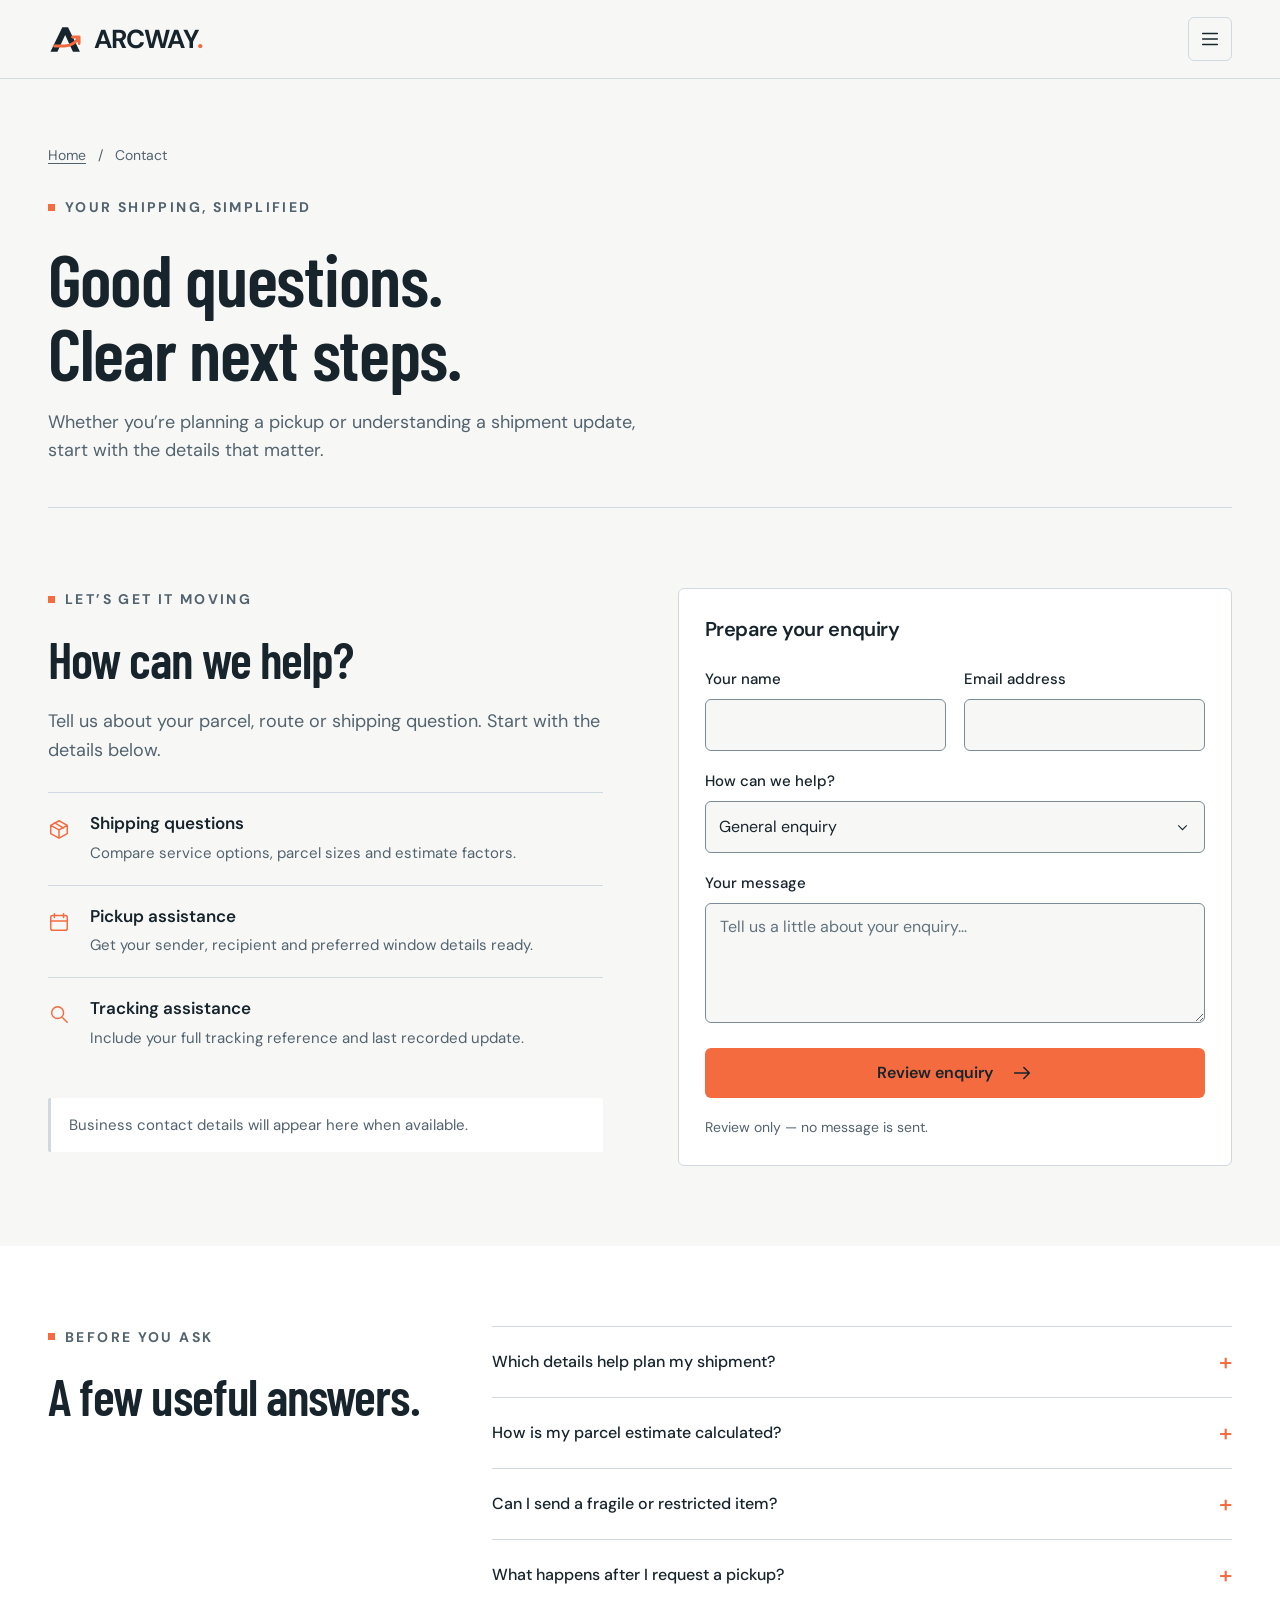
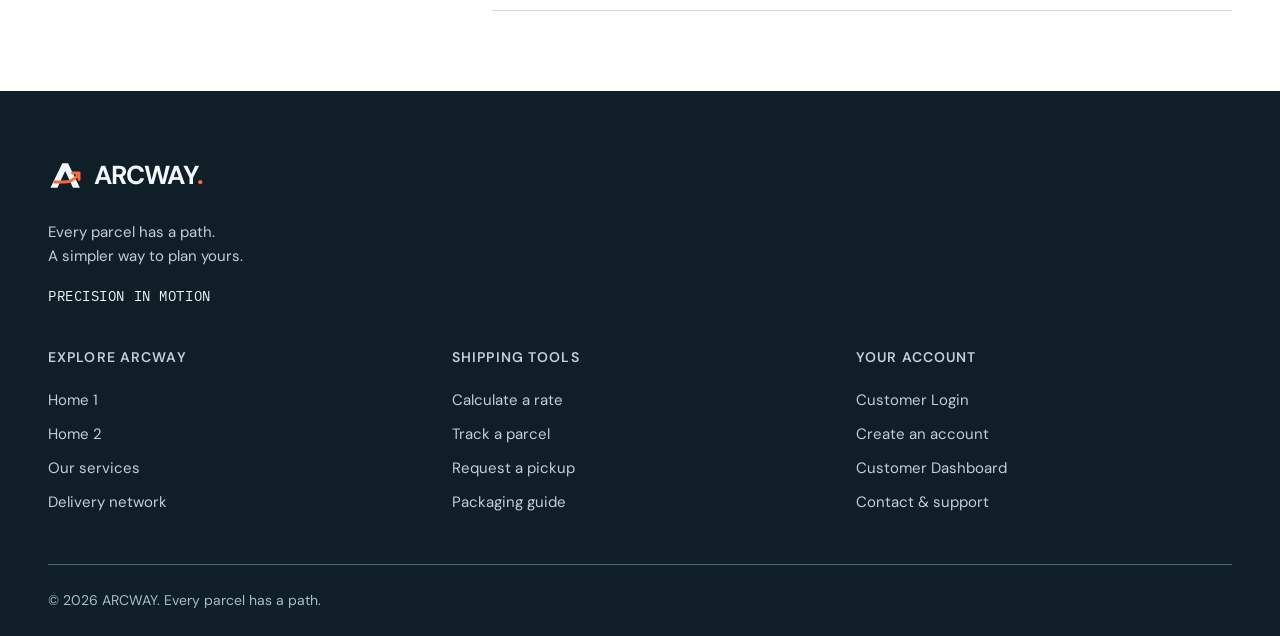
==== commit 975a621f: "Update Site source" ====
--- a/pages/contact.html
+++ b/pages/contact.html
@@ -25,6 +25,8 @@
     <script defer src="../assets/js/shipment-data.js"></script>
     <script defer src="../assets/js/main.js"></script>
     <script defer src="../assets/js/contact.js"></script>
+    <link rel="stylesheet" href="../assets/css/select-controls.css" />
+    <script defer src="../assets/js/select-controls.js"></script>
   </head>
   <body data-page="contact">
     <noscript
--- a/assets/css/style.css
+++ b/assets/css/style.css
@@ -285,14 +285,25 @@
   white-space: nowrap;
   font-size: 26px;
   font-weight: 800;
-  letter-spacing: -1.2px;
+  letter-spacing: -0.9px;
+  line-height: 1;
+}
+.brand-wordmark {
+  display: inline-block;
 }
 .brand-symbol {
   width: 36px;
   height: 39px;
+  flex: 0 0 auto;
+  color: inherit;
+  overflow: visible;
+}
+.brand-route {
   fill: none;
   stroke: var(--accent);
-  stroke-width: 3.4;
+  stroke-width: 3.5;
+  stroke-linecap: round;
+  stroke-linejoin: round;
 }
 .main-nav {
   display: flex;
@@ -1142,9 +1153,11 @@
 }
 .faq-list details {
   border-bottom: 1px solid var(--line);
+}
+.faq-list summary {
+  min-height: 70px;
   padding: 22px 0;
-}
-.faq-list summary {
+  align-items: center;
   font-weight: 500;
   cursor: pointer;
   list-style: none;
@@ -1154,6 +1167,7 @@
 }
 .faq-list summary:after {
   content: "+";
+  flex: none;
   color: var(--accent);
   font-size: 24px;
   line-height: 1;
@@ -1163,7 +1177,7 @@
 }
 .faq-list details p {
   font-size: 16px;
-  margin: 18px 0 0;
+  margin: 0 0 22px;
   max-width: 740px;
 }
 .faq-grid {
@@ -1257,8 +1271,8 @@
 .home2-grid h1 {
   font-size: clamp(64px, 6.2vw, 90px);
 }
-.home2-grid .lead,
-.home2-grid .eyebrow {
+.home2-grid > :first-child .lead,
+.home2-grid > :first-child .eyebrow {
   color: var(--inverse-text);
 }
 .quick-book {
@@ -2490,3 +2504,168 @@
   padding: 7px 10px;
   min-height: 44px;
 }
+
+/* Compact public navigation follows the reference project's right-side drawer. */
+.navigation-open {
+  overflow: hidden;
+}
+.nav-drawer {
+  inset: 0 0 0 auto;
+  margin: 0 0 0 auto;
+  width: min(420px, calc(100% - 24px));
+  max-width: 100%;
+  height: 100dvh;
+  max-height: 100dvh;
+  padding: 0;
+  border: 0;
+  border-inline-start: 1px solid var(--line);
+  border-radius: 0;
+  background: var(--surface);
+  color: var(--ink);
+  box-shadow: -15px 0 50px #0003;
+}
+.nav-drawer::backdrop {
+  background: #07131db3;
+}
+.nav-drawer-head {
+  display: flex;
+  align-items: center;
+  justify-content: space-between;
+  gap: 16px;
+  padding: 20px 24px;
+  border-bottom: 1px solid var(--line);
+}
+.nav-drawer-head .brand {
+  margin: 0;
+}
+.nav-drawer-body {
+  padding: 14px 24px 28px;
+}
+.nav-drawer .main-nav {
+  position: static;
+  display: flex;
+  flex-direction: column;
+  align-items: stretch;
+  padding: 0;
+  margin: 0;
+  gap: 0;
+  max-height: none;
+  overflow: visible;
+  border: 0;
+  box-shadow: none;
+}
+.nav-drawer .main-nav > a,
+.nav-drawer .home-nav summary {
+  display: flex;
+  align-items: center;
+  justify-content: space-between;
+  min-height: 52px;
+  padding: 13px 0;
+  font-size: 16px;
+  border-bottom: 1px solid var(--line);
+}
+.nav-drawer .home-menu {
+  position: static;
+  width: 100%;
+  border: 0;
+  padding: 6px 14px;
+  background: var(--canvas);
+  box-shadow: none;
+}
+.nav-drawer .home-menu a {
+  padding-block: 14px;
+}
+.nav-drawer .nav-tools {
+  display: flex;
+  flex-wrap: wrap;
+  gap: 12px;
+  margin-top: 24px;
+  padding: 0;
+  border: 0;
+}
+.nav-drawer .nav-tools .btn {
+  min-height: 44px;
+  flex: 1;
+}
+@media (max-width: 1320px) {
+  .nav-actions > .login-link,
+  .nav-actions > .icon-btn[data-theme-toggle],
+  .nav-actions > .icon-btn[data-direction] {
+    display: none;
+  }
+  .nav-actions .icon-btn {
+    display: inline-flex;
+    align-items: center;
+    justify-content: center;
+    min-height: 44px;
+    min-width: 44px;
+  }
+  .footer-grid {
+    grid-template-columns: repeat(3, minmax(0, 1fr));
+    gap: 36px 28px;
+  }
+  .footer-grid > div:first-child {
+    grid-column: 1 / -1;
+  }
+  .footer-grid > div:first-child p {
+    max-width: 100%;
+  }
+}
+@media (max-width: 600px) {
+  .footer-grid {
+    grid-template-columns: repeat(2, minmax(0, 1fr));
+    gap: 30px 24px;
+  }
+  .footer-grid > div:last-child {
+    grid-column: 1 / -1;
+    display: grid;
+    grid-template-columns: repeat(2, minmax(0, 1fr));
+    column-gap: 24px;
+  }
+  .footer-grid > div:last-child h3 {
+    grid-column: 1 / -1;
+  }
+  .footer-grid h3 {
+    font-size: 13px;
+    margin-bottom: 12px;
+  }
+  .footer-grid a:not(.brand) {
+    display: flex;
+    align-items: center;
+    min-height: 44px;
+    margin-block: 0;
+    line-height: 1.5;
+  }
+  .footer-bottom {
+    margin-top: 30px;
+    padding-top: 22px;
+  }
+}
+
+.nav-drawer-login {
+  width: 100%;
+  margin-top: 24px;
+}
+@media (max-width: 600px) {
+  .footer-bottom {
+    padding-inline-end: 54px;
+  }
+}
+
+/* Keep compact-screen back-to-top controls clear of forms and tracking events. */
+@media (max-width: 1320px) {
+  .footer-bottom {
+    flex-direction: row;
+    align-items: center;
+    padding-inline-end: 0;
+  }
+  .footer-bottom > span {
+    flex: 1;
+    min-width: 0;
+  }
+  .footer-bottom .back-top {
+    position: static;
+    flex: 0 0 44px;
+    margin-inline-start: auto;
+  }
+}
--- a/assets/css/select-controls.css
+++ b/assets/css/select-controls.css
@@ -0,0 +1,133 @@
+/* Shared readable dropdowns, including browser environments with tiny native menus. */
+.select-control {
+  position: relative;
+  display: block;
+  width: 100%;
+  min-width: 0;
+}
+.select-native {
+  position: absolute !important;
+  width: 1px !important;
+  height: 1px !important;
+  min-height: 0 !important;
+  padding: 0 !important;
+  border: 0 !important;
+  clip-path: inset(50%);
+  overflow: hidden;
+  white-space: nowrap;
+}
+.select-trigger {
+  display: flex;
+  align-items: center;
+  justify-content: space-between;
+  gap: 10px;
+  width: 100%;
+  min-height: 52px;
+  padding: 12px 13px;
+  border: 1px solid var(--control-line);
+  border-radius: var(--radius);
+  background: var(--field-bg);
+  color: var(--ink);
+  font: 400 16px/1.5 var(--body);
+  text-align: start;
+  cursor: pointer;
+  touch-action: manipulation;
+  scroll-margin-block: 110px 16px;
+}
+.select-trigger[aria-expanded="true"] {
+  border-color: var(--focus);
+}
+.select-trigger:focus-visible {
+  outline: 2px solid var(--focus);
+  outline-offset: 3px;
+}
+.select-trigger[aria-disabled="true"] {
+  background: var(--disabled-bg);
+  color: var(--disabled-text);
+  cursor: not-allowed;
+}
+.select-value {
+  min-width: 0;
+  overflow: hidden;
+  text-overflow: ellipsis;
+  white-space: nowrap;
+}
+.select-trigger > svg {
+  flex: none;
+  width: 17px;
+  height: 17px;
+}
+.globe-toolbar .select-control {
+  width: min(240px, calc(100% - 112px));
+}
+:is(.globe-toolbar, .route-select-field, .estimate-band) .select-trigger {
+  background: var(--inverse-surface);
+  color: var(--inverse-text);
+  border-color: var(--inverse-border);
+  --focus: #ffbd9f;
+}
+.select-menu {
+  position: fixed;
+  z-index: 200;
+  padding: 6px;
+  margin: 0;
+  overflow-y: auto;
+  overscroll-behavior: contain;
+  touch-action: pan-y;
+  border: 1px solid var(--control-line);
+  border-radius: 8px;
+  background: var(--surface);
+  color: var(--ink);
+  box-shadow: 0 12px 36px #0003;
+  font: 400 16px/1.5 var(--body);
+  text-align: start;
+}
+.select-option {
+  display: flex;
+  align-items: center;
+  justify-content: space-between;
+  gap: 14px;
+  min-height: 48px;
+  padding: 12px;
+  border-inline-start: 3px solid transparent;
+  border-radius: 4px;
+  overflow-wrap: anywhere;
+  cursor: pointer;
+}
+.select-option.is-active {
+  background: var(--soft);
+  color: var(--soft-text);
+  border-inline-start-color: var(--accent-ink);
+}
+.select-option[aria-selected="true"] {
+  font-weight: 600;
+}
+.select-option[aria-selected="true"]:after {
+  content: "✓";
+  flex: none;
+}
+.select-option[aria-disabled="true"] {
+  color: var(--disabled-text);
+  cursor: not-allowed;
+}
+.select-menu-inverse {
+  background: var(--inverse-surface);
+  color: var(--inverse-text);
+  border-color: var(--inverse-border);
+}
+.select-menu-inverse .select-option.is-active {
+  background: #294351;
+  color: #f1f7fb;
+  border-inline-start-color: #ffbd9f;
+}
+.select-error {
+  display: block;
+  margin-top: 8px;
+  color: var(--accent-ink);
+  font-size: 14px;
+}
+@media print {
+  .select-menu {
+    display: none !important;
+  }
+}
